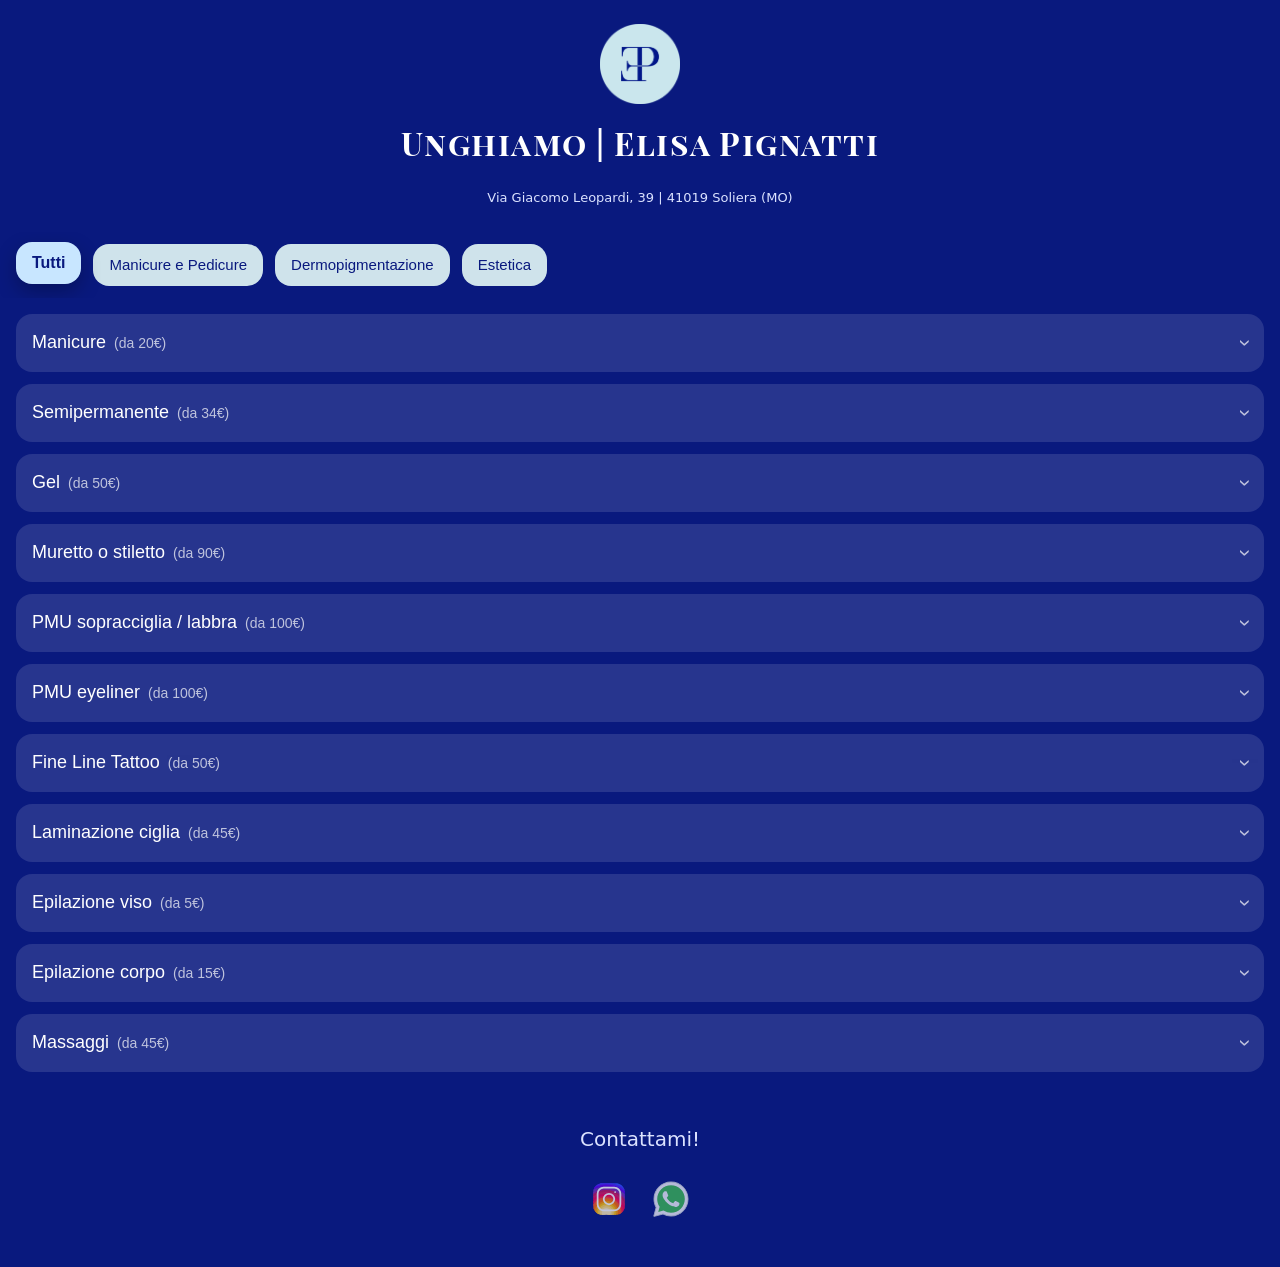
==== index.html @ 47e5dc3f "spostato laminazione e aggiornato id umami" ====
<!DOCTYPE html>
<html lang="it">


<head>
  <meta charset="UTF-8" />
  <meta name="viewport" content="width=device-width, initial-scale=1.0" />

  <title>Unghiamo | Elisa Pignatti</title>

  <link href="https://fonts.googleapis.com/css2?family=Playfair+Display+SC&display=swap" rel="stylesheet">
  <link rel="stylesheet" href="style.css">


    <!-- Umami Analytics -->
  <script
    defer
    src="https://cloud.umami.is/script.js"
    data-website-id="d5955fa0-bba7-43d1-929b-6f62bb11d097">
  </script>

</head>


<body>

  <header class="header">
    <img src="logo.png" alt="Logo Unghiamo" class="logo">
    <h1 class="site-title">Unghiamo | Elisa Pignatti</h1>
    <div class="address">
      Via Giacomo Leopardi, 39 | 41019 Soliera (MO)
    </div>
  </header>

  <!-- FILTRI -->
  <nav class="filters" id="filters"></nav>

  <!-- TRATTAMENTI -->
  <main class="treatments" id="treatments"></main>

  <!-- FOOTER -->
  <footer class="footer">
    <div>Contattami!</div>
  </footer>

  <!-- MODAL TRATTAMENTO -->
  <div class="modal" id="treatmentModal">
    <div class="modal-content">
      <button class="modal-close" id="closeModal">×</button>

      <img id="modalImage" class="modal-image" src="" alt="">

      <h2 id="modalTitle"></h2>
      <div class="modal-meta" id="modalMeta"></div>
      <p id="modalDescription"></p>
    </div>
  </div>

  <script src="script.js"></script>


  <footer class="site-footer">
    <a
      href="https://www.instagram.com/unghiamo_"
      target="_blank"
      onclick="window.umami && umami.track('Click Instagram')"
      class="instagram-link"
      aria-label="Instagram"
    >
      <img src="icons/icons8-instagram.svg" alt="Instagram">
    </a>

    <a
      href="https://wa.me/393515378793"
      class="whatsapp-float"
      onclick="window.umami && umami.track('Click WhatsApp')"
      target="_blank"
      aria-label="Contatta su WhatsApp"
    >
      <img src="icons/icons8-whatsapp.svg" alt="WhatsApp">
    </a>

  </footer>




</body>

</html>
---- style.css ----
:root {
  --bg-color: #09197E;
  --card-bg: rgba(255,255,255,0.12);
  --card-bg-active: rgba(255,255,255,0.18);
  --text-main: #ffffff;
  --text-secondary: #dbe2ff;
  --radius: 16px;
  --transition: 0.25s ease;
}

* { box-sizing: border-box; }

body {
  margin: 0;
  font-family: 'Inter', system-ui, sans-serif;
  line-height: 1.5;
  background: var(--bg-color);
  color: var(--text-main);
}

/* HEADER */
.header {
  padding: 24px 16px;
  text-align: center;
}
.logo {
  max-width: 80px;
  margin-bottom: 4px;
}
.site-title {
  margin-top: 4px;
  font-family: 'Playfair Display SC', serif;
  letter-spacing: 1.5px;
}
.address {
  font-size: 13px;
  color: var(--text-secondary);
}

/* FILTRI */
.filters {
  display: flex;
  gap: 12px;
  padding: 12px 16px;
  overflow-x: auto;
}
.filter-btn {
  min-width: auto;
  padding: 12px 16px;
  /*white-space: normal;*/
  height: auto;
  font-weight: 500;
  font-size: 15px;
  border-radius: var(--radius);
  border: none;
  background: #CFE3EB;
  color: #09197E;
  display: flex;
  align-items: center;        /* centro verticale */
  justify-content: center;    /* centro orizzontale */
  white-space: nowrap;        /* 🔥 niente a capo */
  cursor: pointer;
  transition: transform var(--transition), box-shadow var(--transition);
}

.filter-btn.active {
  transform: translateY(-2px);
  box-shadow: 0 8px 20px rgba(0,0,0,0.25);
  font-weight: 700;
  font-size: 16px;
  background: rgb(200, 230, 255);
}

/* CONTENUTO */
.treatments {
  padding: 16px;
}

/* CARD */
.category {
  background: var(--card-bg);
  border-radius: var(--radius);
  margin-bottom: 12px;
  overflow: hidden;
}
.category.open {
  background: var(--card-bg-active);
}

/* HEADER CARD */
.category-header {
  width: 100%;
  padding: 16px;
  background: none;
  border: none;
  color: var(--text-main);
  display: flex;
  align-items: center;
  font-size: 18px;
  cursor: pointer;
}
.category-header .left {
  display: flex;
  align-items: center;
  gap: 8px;
}
.section-price {
  font-size: 14px;
  opacity: 0.7;
}

.toggle {
  margin-left: auto;
  font-size: 22px;
  transform: rotate(90deg); /* freccia verso il basso */
  transition: transform var(--transition);
  opacity: 0.7;
}

.category.open .toggle {
  transform: rotate(-90deg); /* freccia verso l’alto */
}

/* ACCORDION */
.category-content {
  display: none;
  padding: 0 16px 16px;
  opacity: 0;
  transform: translateY(-6px);
}
.category.open .category-content {
  display: block;
  animation: accordionOpen 0.25s ease forwards;
}
@keyframes accordionOpen {
  to {
    opacity: 1;
    transform: translateY(0);
  }
}

/* TRATTAMENTI */
.treatment {
  margin-top: 14px;
  cursor: pointer;
}
.treatment-header {
  display: flex;
  justify-content: space-between;
}
.duration {
  font-size: 13px;
  color: var(--text-secondary);
}

/* NOTE */
.section-note {
  margin-top: 14px;
  font-size: 13px;
  color: var(--text-secondary);
  opacity: 0.85;
  line-height: 1.4;
}

/* FOOTER */
.footer {
  margin-top: 00px;
  padding: 24px 16px;
  text-align: center;
  font-size: 20px;
  color: var(--text-secondary);
  opacity: 1;
}

/* MODAL */
.modal {
  position: fixed;
  inset: 0;
  background: rgba(0,0,0,0.6);
  display: none;
  align-items: center;
  justify-content: center;
  z-index: 999;
}
.treatment {
  cursor: pointer;
}

.treatment-header {
  display: flex;
  justify-content: space-between;
  align-items: center;
}

.treatment-right {
  display: flex;
  align-items: center;
  gap: 8px;
}

.open-icon {
  font-size: 18px;
  opacity: 0.4;
  transition: transform 0.2s ease, opacity 0.2s ease;
}

.info-icon {
  width: 12px;
  height: 12px;
  border: 1.5px solid currentColor;
  border-radius: 50%;
  font-size: 8px;
  font-weight: 600;
  display: inline-flex;
  align-items: center;
  justify-content: center;
  opacity: 0.45;
  transition: opacity 0.2s ease, transform 0.2s ease;
}


.treatment:hover .open-icon {
  transform: scale(1.1);
  opacity: 0.8;
}

.modal.open {
  display: flex;
}
.modal-content {
  background: var(--bg-color);
  width: 100%;
  height: 100%;
  padding: 20px;
  overflow-y: auto;
  animation: modalUp 0.25s ease;
}
@keyframes modalUp {
  from { transform: translateY(30px); opacity: 0; }
  to { transform: translateY(0); opacity: 1; }
}
.modal-close {
  background: none;
  border: none;
  color: white;
  font-size: 28px;
  position: absolute;
  top: 16px;
  right: 16px;
  cursor: pointer;
}
.modal-image {
  width: 100%;
  max-width: 200px;
  display: block;
  margin: 40px auto 20px;
}
.modal-meta {
  text-align: center;
  font-size: 14px;
  opacity: 0.8;
  margin-bottom: 16px;
}
#modalTitle {
  text-align: center;
  margin-bottom: 8px;
}

.whatsapp-float {
  position: static;
  width: auto;
  height: auto;
  background: none;
  box-shadow: none;
}

.whatsapp-float img {
  width: 42px;
  opacity: 0.75;
  transition: opacity 0.2s ease, transform 0.2s ease;
}

.whatsapp-float:hover img {
  opacity: 1;
  transform: scale(1.05);
}

.site-footer {
  margin: 0px 0 40px;
  display: flex;
  justify-content: center;
  gap: 20px;
}

.site-footer img {
  width: 42px;
  opacity: 0.7;
  transition: opacity 0.2s ease;
}

.site-footer img:hover {
  opacity: 1;
  transform: scale(1.1);
}

.treatment-name {
  font-weight: 400;
  display: inline-flex;
  align-items: center;
  gap: 6px;
}

.instagram-link img {
  width: 42px;
  opacity: 0.75;
  transition: opacity 0.2s ease, transform 0.2s ease;
}

.instagram-link:hover img {
  opacity: 1;
  transform: scale(1.05);

}
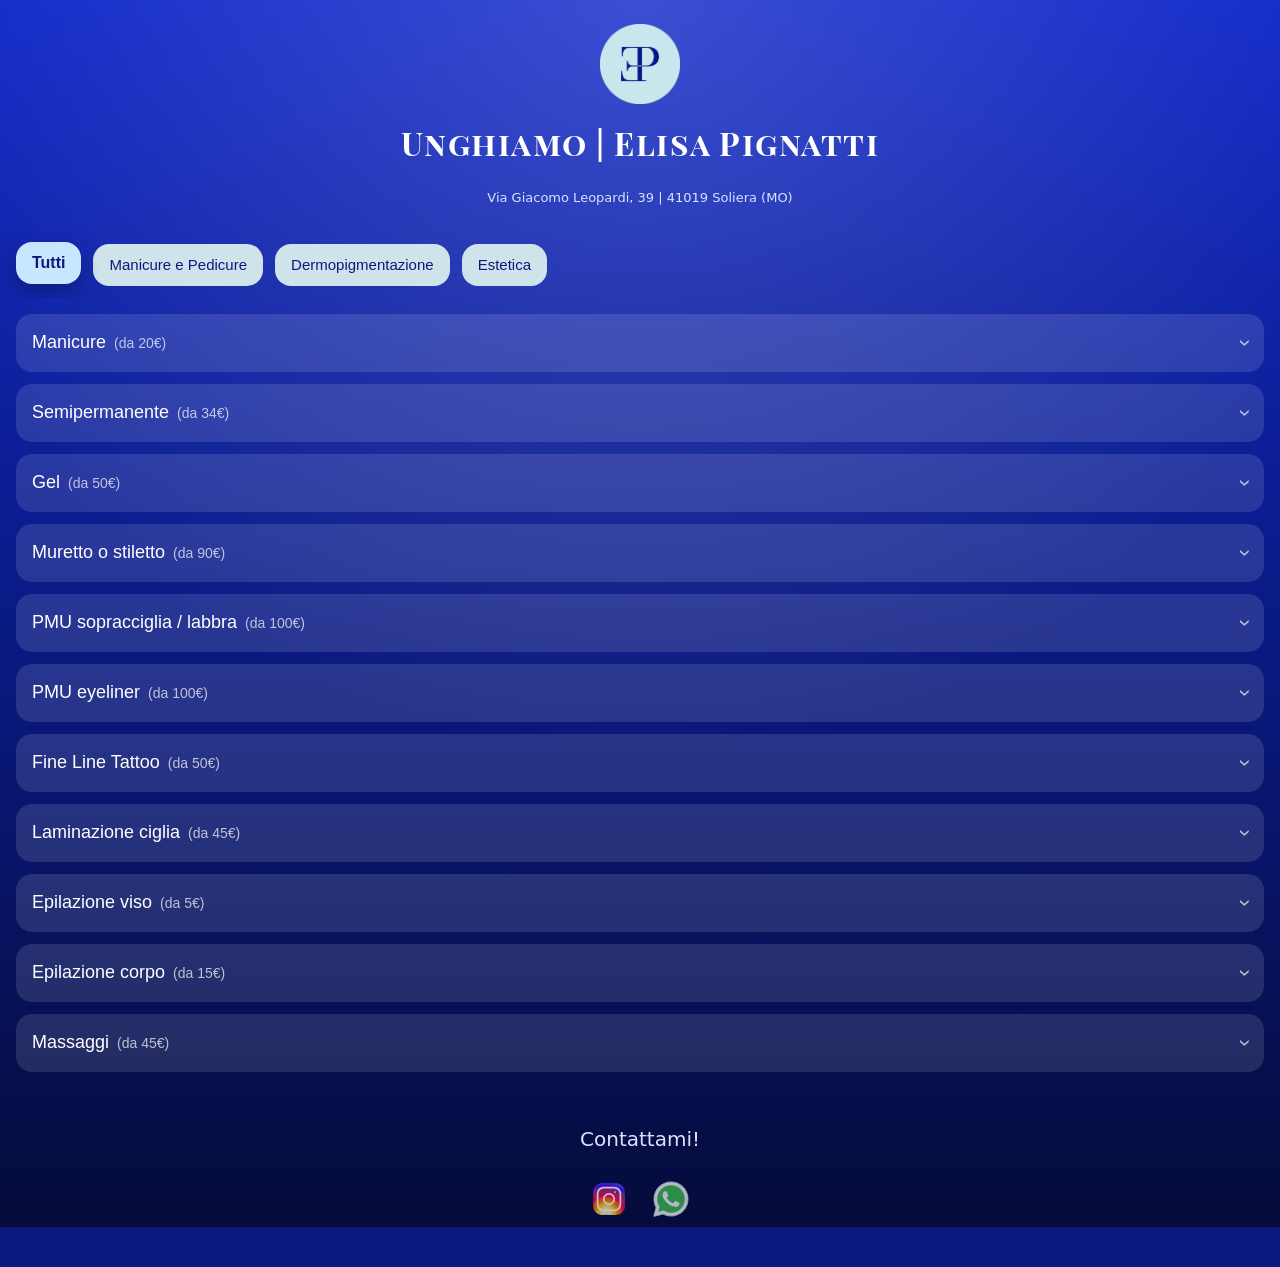
==== commit 5a24aac8: "sistemato sfondo IOS" ====
--- a/index.html
+++ b/index.html
@@ -11,6 +11,8 @@
   <link href="https://fonts.googleapis.com/css2?family=Playfair+Display+SC&display=swap" rel="stylesheet">
   <link rel="stylesheet" href="style.css">
 
+  <meta name="theme-color" content="#09197E">
+  <meta name="apple-mobile-web-app-status-bar-style" content="black-translucent">
 
     <!-- Umami Analytics -->
   <script
--- a/style.css
+++ b/style.css
@@ -1,5 +1,5 @@
 :root {
-  --bg-color: #09197E;
+  --bg-color: radial-gradient(circle at top,rgba(255,255,255,0.18),transparent 55%), linear-gradient(180deg,#1028C9 0%,#09197E 55%,#050B3A 100%);
   --card-bg: rgba(255,255,255,0.12);
   --card-bg-active: rgba(255,255,255,0.18);
   --text-main: #ffffff;
@@ -10,12 +10,18 @@
 
 * { box-sizing: border-box; }
 
+html {
+  background-color: #09197E;
+}
+
 body {
   margin: 0;
   font-family: 'Inter', system-ui, sans-serif;
   line-height: 1.5;
-  background: var(--bg-color);
+  background-color: #09197E;   /* fallback iOS */
+  background-image: var(--bg-color);
   color: var(--text-main);
+  overscroll-behavior: none;
 }
 
 /* HEADER */
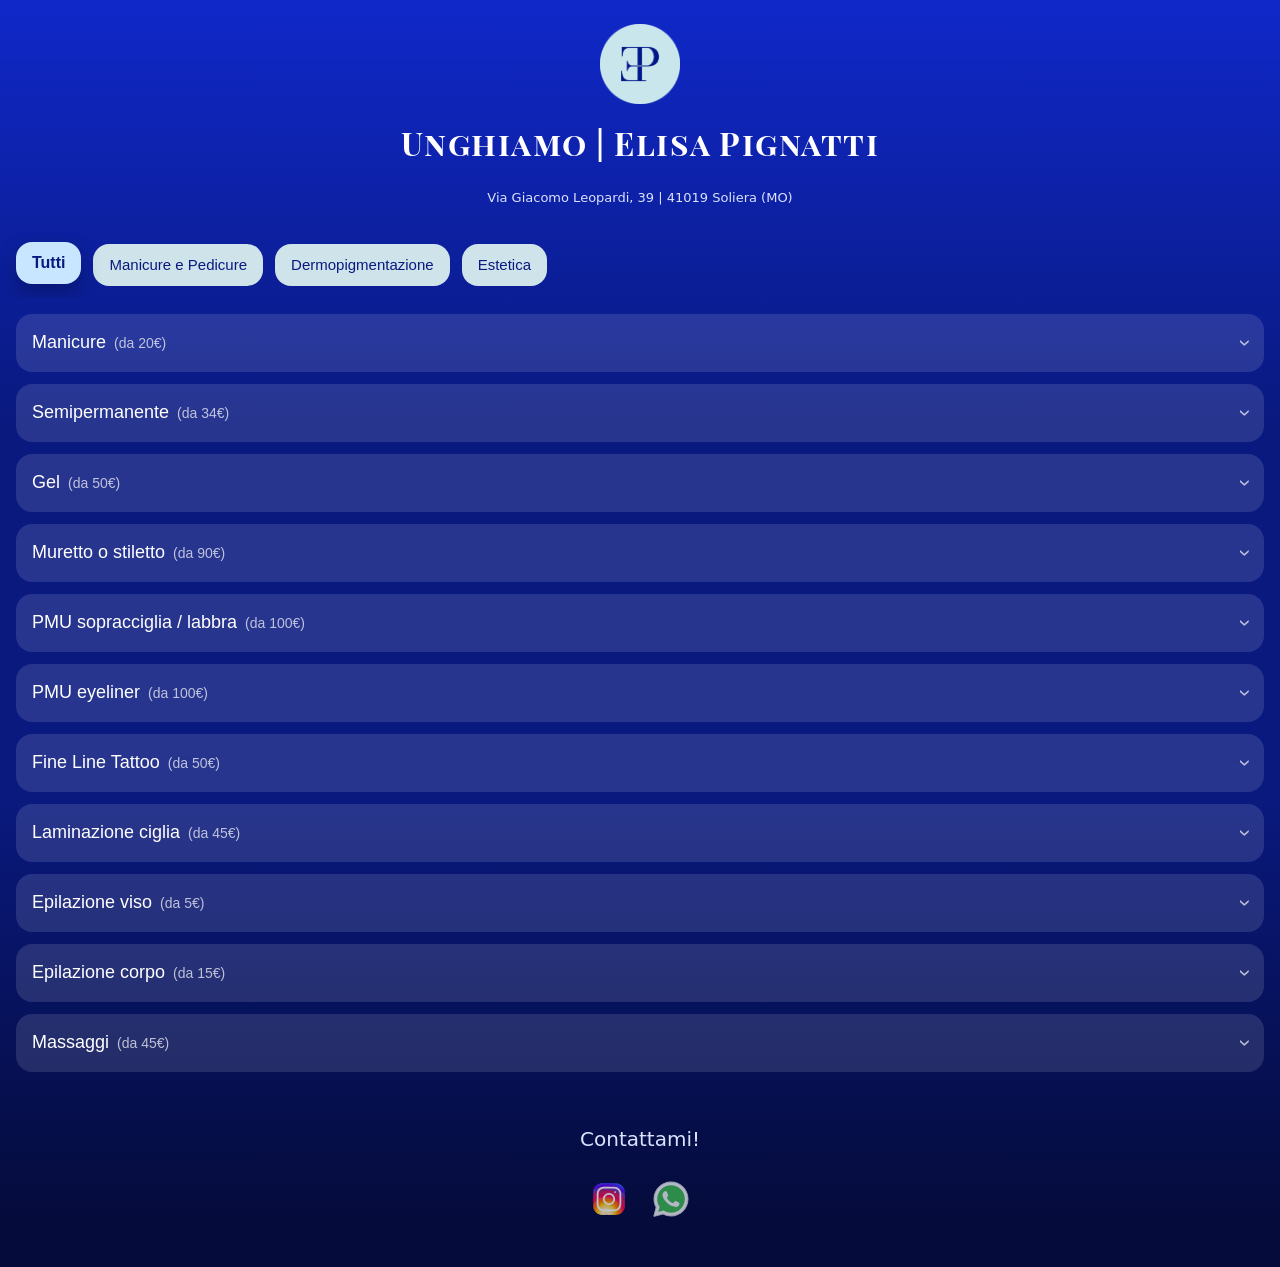
==== commit 92cf715f: "colore sfondo scuro" ====
--- a/index.html
+++ b/index.html
@@ -11,7 +11,7 @@
   <link href="https://fonts.googleapis.com/css2?family=Playfair+Display+SC&display=swap" rel="stylesheet">
   <link rel="stylesheet" href="style.css">
 
-  <meta name="theme-color" content="#09197E">
+  <meta name="theme-color" content="#050B3A">
   <meta name="apple-mobile-web-app-status-bar-style" content="black-translucent">
 
     <!-- Umami Analytics -->
@@ -89,4 +89,5 @@
 
 </body>
 
-</html>+
+</html>
--- a/style.css
+++ b/style.css
@@ -1,5 +1,5 @@
 :root {
-  --bg-color: radial-gradient(circle at top,rgba(255,255,255,0.18),transparent 55%), linear-gradient(180deg,#1028C9 0%,#09197E 55%,#050B3A 100%);
+  --bg-color: linear-gradient(180deg,#1028C9 0%,#09197E 35%,#09197E 65%,#050B3A 100%);
   --card-bg: rgba(255,255,255,0.12);
   --card-bg-active: rgba(255,255,255,0.18);
   --text-main: #ffffff;
@@ -11,12 +11,13 @@
 * { box-sizing: border-box; }
 
 html {
-  background-color: #09197E;
+  background-color: #050B3A; /* colore finale */
 }
 
 body {
   margin: 0;
   font-family: 'Inter', system-ui, sans-serif;
+  min-height: 100svh;
   line-height: 1.5;
   background-color: #09197E;   /* fallback iOS */
   background-image: var(--bg-color);
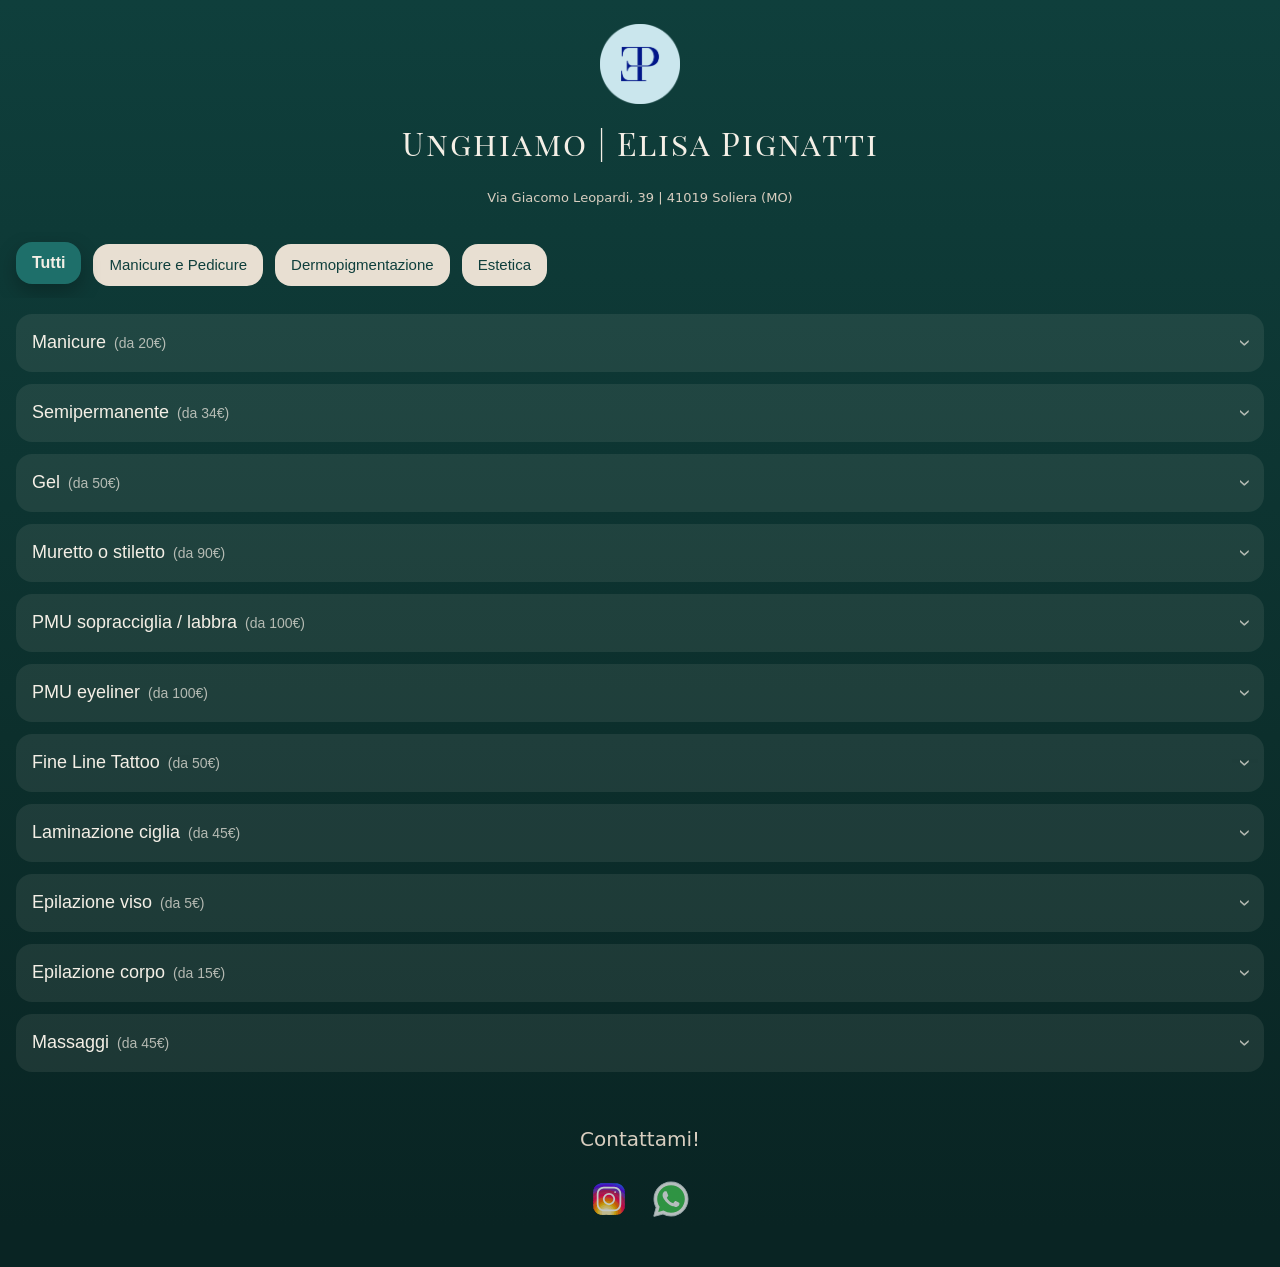
==== commit 1a632d88: "cambiato colore in ottanio e panna" ====
--- a/index.html
+++ b/index.html
@@ -11,7 +11,7 @@
   <link href="https://fonts.googleapis.com/css2?family=Playfair+Display+SC&display=swap" rel="stylesheet">
   <link rel="stylesheet" href="style.css">
 
-  <meta name="theme-color" content="#050B3A">
+  <meta name="theme-color" content="#092423">
   <meta name="apple-mobile-web-app-status-bar-style" content="black-translucent">
 
     <!-- Umami Analytics -->
--- a/style.css
+++ b/style.css
@@ -1,9 +1,9 @@
 :root {
-  --bg-color: linear-gradient(180deg,#1028C9 0%,#09197E 35%,#09197E 65%,#050B3A 100%);
-  --card-bg: rgba(255,255,255,0.12);
-  --card-bg-active: rgba(255,255,255,0.18);
-  --text-main: #ffffff;
-  --text-secondary: #dbe2ff;
+  --bg-color: linear-gradient(180deg,#0F3F3C 0%, #0C2F2C 60%, #092423 100%);
+  --card-bg: rgba(244, 239, 230, 0.08);
+  --card-bg-active: rgba(244, 239, 230, 0.14);
+  --text-main: #F4EFE6;
+  --text-secondary: #D8CEC0;
   --radius: 16px;
   --transition: 0.25s ease;
 }
@@ -11,7 +11,7 @@
 * { box-sizing: border-box; }
 
 html {
-  background-color: #050B3A; /* colore finale */
+  background-color: #092423; /* colore finale */
 }
 
 body {
@@ -19,7 +19,7 @@
   font-family: 'Inter', system-ui, sans-serif;
   min-height: 100svh;
   line-height: 1.5;
-  background-color: #09197E;   /* fallback iOS */
+  background-color: #092423;   /* fallback iOS */
   background-image: var(--bg-color);
   color: var(--text-main);
   overscroll-behavior: none;
@@ -37,7 +37,9 @@
 .site-title {
   margin-top: 4px;
   font-family: 'Playfair Display SC', serif;
-  letter-spacing: 1.5px;
+  letter-spacing: 2px;
+  font-weight: 500;
+  color: #F4EFE6;
 }
 .address {
   font-size: 13px;
@@ -60,8 +62,8 @@
   font-size: 15px;
   border-radius: var(--radius);
   border: none;
-  background: #CFE3EB;
-  color: #09197E;
+  background: #E8DFD2;
+  color: #0F3F3C;
   display: flex;
   align-items: center;        /* centro verticale */
   justify-content: center;    /* centro orizzontale */
@@ -75,7 +77,9 @@
   box-shadow: 0 8px 20px rgba(0,0,0,0.25);
   font-weight: 700;
   font-size: 16px;
-  background: rgb(200, 230, 255);
+  background: #1E6F6A;
+  color: #F4EFE6;
+  box-shadow: 0 8px 20px rgba(0,0,0,0.25);
 }
 
 /* CONTENUTO */
@@ -235,7 +239,8 @@
   display: flex;
 }
 .modal-content {
-  background: var(--bg-color);
+  background: #F4EFE6;
+  color: #0F3F3C;
   width: 100%;
   height: 100%;
   padding: 20px;
@@ -249,7 +254,7 @@
 .modal-close {
   background: none;
   border: none;
-  color: white;
+  color: #0F3F3C;
   font-size: 28px;
   position: absolute;
   top: 16px;
@@ -327,4 +332,5 @@
   opacity: 1;
   transform: scale(1.05);
 
-}+
+}
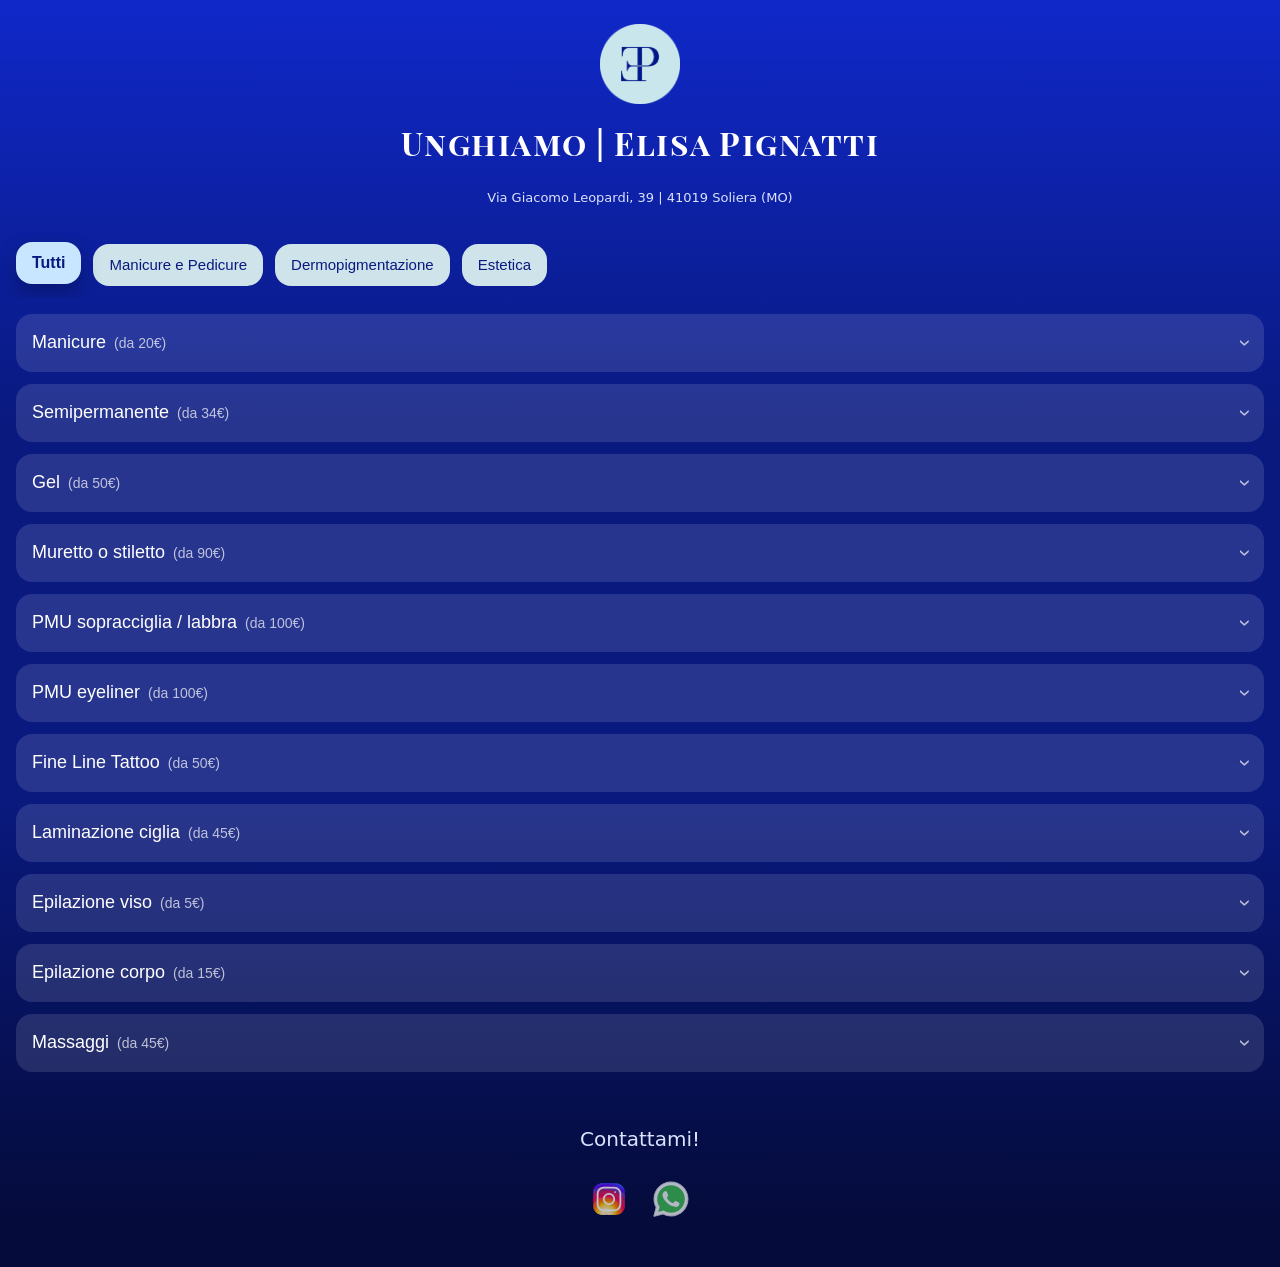
==== commit e153858f: "riportato al colore originale momentaneamente" ====
--- a/index.html
+++ b/index.html
@@ -11,7 +11,7 @@
   <link href="https://fonts.googleapis.com/css2?family=Playfair+Display+SC&display=swap" rel="stylesheet">
   <link rel="stylesheet" href="style.css">
 
-  <meta name="theme-color" content="#092423">
+  <meta name="theme-color" content="#050B3A">
   <meta name="apple-mobile-web-app-status-bar-style" content="black-translucent">
 
     <!-- Umami Analytics -->
--- a/style.css
+++ b/style.css
@@ -1,9 +1,9 @@
 :root {
-  --bg-color: linear-gradient(180deg,#0F3F3C 0%, #0C2F2C 60%, #092423 100%);
-  --card-bg: rgba(244, 239, 230, 0.08);
-  --card-bg-active: rgba(244, 239, 230, 0.14);
-  --text-main: #F4EFE6;
-  --text-secondary: #D8CEC0;
+  --bg-color: linear-gradient(180deg,#1028C9 0%,#09197E 35%,#09197E 65%,#050B3A 100%);
+  --card-bg: rgba(255,255,255,0.12);
+  --card-bg-active: rgba(255,255,255,0.18);
+  --text-main: #ffffff;
+  --text-secondary: #dbe2ff;
   --radius: 16px;
   --transition: 0.25s ease;
 }
@@ -11,7 +11,7 @@
 * { box-sizing: border-box; }
 
 html {
-  background-color: #092423; /* colore finale */
+  background-color: #050B3A; /* colore finale */
 }
 
 body {
@@ -19,7 +19,7 @@
   font-family: 'Inter', system-ui, sans-serif;
   min-height: 100svh;
   line-height: 1.5;
-  background-color: #092423;   /* fallback iOS */
+  background-color: #050B3A;   /* fallback iOS */
   background-image: var(--bg-color);
   color: var(--text-main);
   overscroll-behavior: none;
@@ -37,9 +37,7 @@
 .site-title {
   margin-top: 4px;
   font-family: 'Playfair Display SC', serif;
-  letter-spacing: 2px;
-  font-weight: 500;
-  color: #F4EFE6;
+  letter-spacing: 1.5px;
 }
 .address {
   font-size: 13px;
@@ -62,8 +60,8 @@
   font-size: 15px;
   border-radius: var(--radius);
   border: none;
-  background: #E8DFD2;
-  color: #0F3F3C;
+  background: #CFE3EB;
+  color: #09197E;
   display: flex;
   align-items: center;        /* centro verticale */
   justify-content: center;    /* centro orizzontale */
@@ -77,9 +75,7 @@
   box-shadow: 0 8px 20px rgba(0,0,0,0.25);
   font-weight: 700;
   font-size: 16px;
-  background: #1E6F6A;
-  color: #F4EFE6;
-  box-shadow: 0 8px 20px rgba(0,0,0,0.25);
+  background: rgb(200, 230, 255);
 }
 
 /* CONTENUTO */
@@ -239,8 +235,7 @@
   display: flex;
 }
 .modal-content {
-  background: #F4EFE6;
-  color: #0F3F3C;
+  background: var(--bg-color);
   width: 100%;
   height: 100%;
   padding: 20px;
@@ -254,7 +249,7 @@
 .modal-close {
   background: none;
   border: none;
-  color: #0F3F3C;
+  color: white;
   font-size: 28px;
   position: absolute;
   top: 16px;
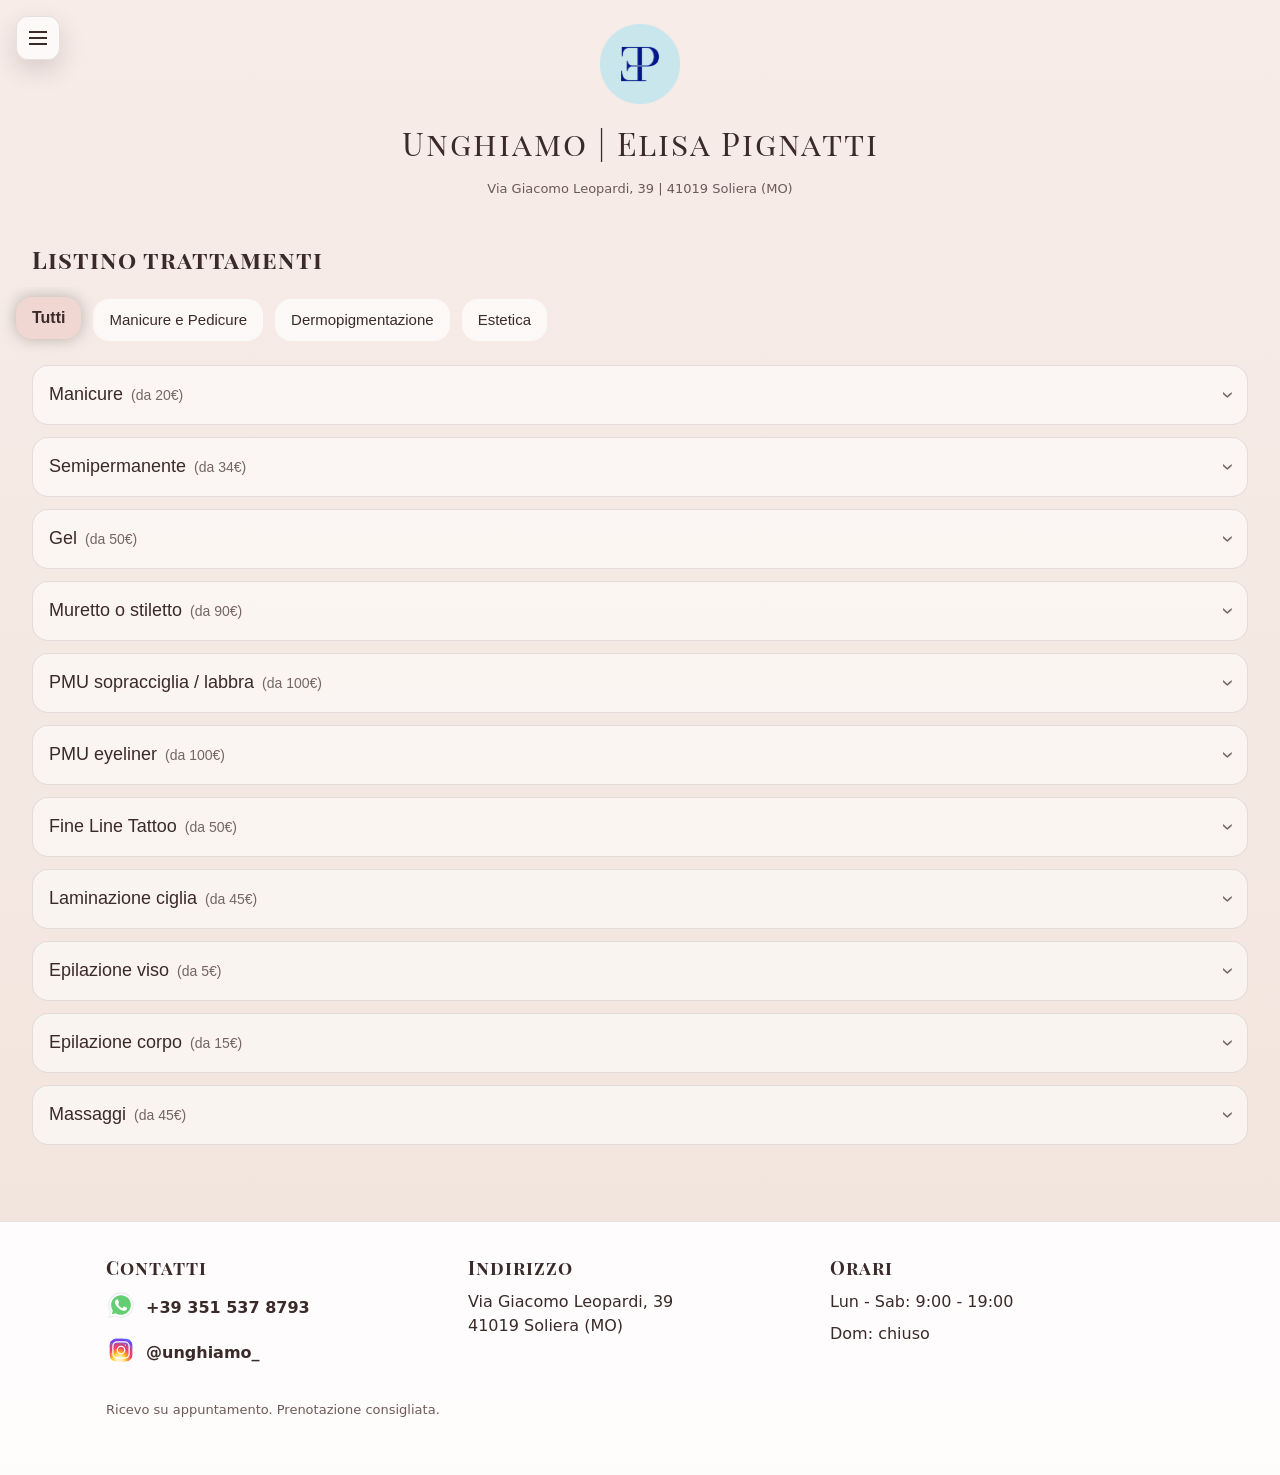
==== commit f1326ff9: "Big Changes" ====
--- a/index.html
+++ b/index.html
@@ -1,93 +1,124 @@
-<!DOCTYPE html>
-<html lang="it">
-
-
-<head>
-  <meta charset="UTF-8" />
-  <meta name="viewport" content="width=device-width, initial-scale=1.0" />
-
-  <title>Unghiamo | Elisa Pignatti</title>
-
-  <link href="https://fonts.googleapis.com/css2?family=Playfair+Display+SC&display=swap" rel="stylesheet">
-  <link rel="stylesheet" href="style.css">
-
-  <meta name="theme-color" content="#050B3A">
-  <meta name="apple-mobile-web-app-status-bar-style" content="black-translucent">
-
-    <!-- Umami Analytics -->
-  <script
-    defer
-    src="https://cloud.umami.is/script.js"
-    data-website-id="d5955fa0-bba7-43d1-929b-6f62bb11d097">
-  </script>
-
-</head>
-
-
-<body>
-
-  <header class="header">
-    <img src="logo.png" alt="Logo Unghiamo" class="logo">
-    <h1 class="site-title">Unghiamo | Elisa Pignatti</h1>
-    <div class="address">
-      Via Giacomo Leopardi, 39 | 41019 Soliera (MO)
-    </div>
-  </header>
-
-  <!-- FILTRI -->
-  <nav class="filters" id="filters"></nav>
-
-  <!-- TRATTAMENTI -->
-  <main class="treatments" id="treatments"></main>
-
-  <!-- FOOTER -->
-  <footer class="footer">
-    <div>Contattami!</div>
-  </footer>
-
-  <!-- MODAL TRATTAMENTO -->
-  <div class="modal" id="treatmentModal">
-    <div class="modal-content">
-      <button class="modal-close" id="closeModal">×</button>
-
-      <img id="modalImage" class="modal-image" src="" alt="">
-
-      <h2 id="modalTitle"></h2>
-      <div class="modal-meta" id="modalMeta"></div>
-      <p id="modalDescription"></p>
-    </div>
-  </div>
-
-  <script src="script.js"></script>
-
-
-  <footer class="site-footer">
-    <a
-      href="https://www.instagram.com/unghiamo_"
-      target="_blank"
-      onclick="window.umami && umami.track('Click Instagram')"
-      class="instagram-link"
-      aria-label="Instagram"
-    >
-      <img src="icons/icons8-instagram.svg" alt="Instagram">
-    </a>
-
-    <a
-      href="https://wa.me/393515378793"
-      class="whatsapp-float"
-      onclick="window.umami && umami.track('Click WhatsApp')"
-      target="_blank"
-      aria-label="Contatta su WhatsApp"
-    >
-      <img src="icons/icons8-whatsapp.svg" alt="WhatsApp">
-    </a>
-
-  </footer>
-
-
-
-
-</body>
-
-
-</html>
+<!DOCTYPE html>
+<html lang="it">
+
+<head>
+  <meta charset="UTF-8" />
+  <meta name="viewport" content="width=device-width, initial-scale=1.0" />
+
+  <title>Unghiamo | Elisa Pignatti</title>
+
+  <link href="https://fonts.googleapis.com/css2?family=Playfair+Display+SC&display=swap" rel="stylesheet">
+  <link rel="stylesheet" href="style.css">
+
+  <meta name="theme-color" content="#F1E4DC">
+  <meta name="apple-mobile-web-app-status-bar-style" content="black-translucent">
+
+  <!-- Umami Analytics -->
+  <script
+    defer
+    src="https://cloud.umami.is/script.js"
+    data-website-id="d5955fa0-bba7-43d1-929b-6f62bb11d097">
+  </script>
+
+</head>
+
+<body>
+  <div class="menu-overlay" id="menuOverlay"></div>
+  <nav class="mobile-menu" id="mobileMenu" aria-hidden="true">
+    <div class="menu-header">
+      <span>Menu</span>
+    </div>
+    <div class="menu-group">
+      <a href="home.html#top" class="menu-primary">Home</a>
+      <div class="menu-subnav">
+        <a href="home.html#chi-sono" class="menu-subitem">Chi sono</a>
+        <a href="home.html#servizi" class="menu-subitem">Cosa faccio</a>
+        <a href="home.html#eventi" class="menu-subitem">Eventi e offerte</a>
+        <a href="home.html#certificazioni" class="menu-subitem">Certificazioni</a>
+        <a href="home.html#contatti" class="menu-subitem">Contatti</a>
+      </div>
+    </div>
+    <div class="menu-group">
+      <a href="index.html" class="menu-primary" aria-current="page">Listino</a>
+    </div>
+  </nav>
+
+  <header class="header">
+    <button class="menu-toggle" id="menuToggle" aria-label="Apri menu" aria-controls="mobileMenu" aria-expanded="false">
+      <span></span>
+      <span></span>
+      <span></span>
+    </button>
+    <img src="logo.png" alt="Logo Unghiamo" class="logo">
+    <h1 class="site-title">Unghiamo | Elisa Pignatti</h1>
+    <div class="address">Via Giacomo Leopardi, 39 | 41019 Soliera (MO)</div>
+  </header>
+
+  <section class="page-hero page-hero-list">
+    <div class="container">
+      <h2>Listino trattamenti</h2>
+    </div>
+  </section>
+
+  <!-- FILTRI -->
+  <nav class="filters" id="filters"></nav>
+
+  <!-- TRATTAMENTI -->
+  <main class="treatments" id="treatments"></main>
+
+  <footer class="site-footer" id="contatti">
+    <div class="container">
+      <div class="footer-grid">
+        <div class="footer-block">
+          <h3>Contatti</h3>
+          <div class="footer-line">
+            <div class="social-row">
+              <a href="https://wa.me/393515378793" target="_blank" aria-label="Contatta su WhatsApp" onclick="window.umami && umami.track('Click WhatsApp')">
+                <img src="icons/icons8-whatsapp.svg" alt="WhatsApp">
+              </a>
+            </div>
+            <a class="footer-link" href="tel:+393515378793">+39 351 537 8793</a>
+          </div>
+          <div class="footer-line">
+            <div class="social-row">
+              <a href="https://www.instagram.com/unghiamo_" target="_blank" aria-label="Instagram" onclick="window.umami && umami.track('Click Instagram')">
+                <img src="icons/icons8-instagram.svg" alt="Instagram">
+              </a>
+            </div>
+            <a class="footer-link" href="https://www.instagram.com/unghiamo_" target="_blank" onclick="window.umami && umami.track('Click Instagram')">@unghiamo_</a>
+          </div>
+        </div>
+        <div class="footer-block">
+          <h3>Indirizzo</h3>
+          <p>Via Giacomo Leopardi, 39<br>41019 Soliera (MO)</p>
+        </div>
+        <div class="footer-block">
+          <h3>Orari</h3>
+          <p>Lun - Sab: 9:00 - 19:00</p>
+          <p>Dom: chiuso</p>
+        </div>
+      </div>
+      <div class="footer-bottom">
+        <p class="footer-note">Ricevo su appuntamento. Prenotazione consigliata.</p>
+      </div>
+    </div>
+  </footer>
+
+  <!-- MODAL TRATTAMENTO -->
+  <div class="modal" id="treatmentModal">
+    <div class="modal-content">
+      <button class="modal-close" id="closeModal" aria-label="Chiudi">&times;</button>
+
+      <img id="modalImage" class="modal-image" src="" alt="">
+
+      <h2 id="modalTitle"></h2>
+      <div class="modal-meta" id="modalMeta"></div>
+      <p id="modalDescription"></p>
+    </div>
+  </div>
+
+  <script src="script.js"></script>
+
+</body>
+
+</html>
--- a/style.css
+++ b/style.css
@@ -1,331 +1,1350 @@
-:root {
-  --bg-color: linear-gradient(180deg,#1028C9 0%,#09197E 35%,#09197E 65%,#050B3A 100%);
-  --card-bg: rgba(255,255,255,0.12);
-  --card-bg-active: rgba(255,255,255,0.18);
-  --text-main: #ffffff;
-  --text-secondary: #dbe2ff;
-  --radius: 16px;
-  --transition: 0.25s ease;
-}
-
-* { box-sizing: border-box; }
-
-html {
-  background-color: #050B3A; /* colore finale */
-}
-
-body {
-  margin: 0;
-  font-family: 'Inter', system-ui, sans-serif;
-  min-height: 100svh;
-  line-height: 1.5;
-  background-color: #050B3A;   /* fallback iOS */
-  background-image: var(--bg-color);
-  color: var(--text-main);
-  overscroll-behavior: none;
-}
-
-/* HEADER */
-.header {
-  padding: 24px 16px;
-  text-align: center;
-}
-.logo {
-  max-width: 80px;
-  margin-bottom: 4px;
-}
-.site-title {
-  margin-top: 4px;
-  font-family: 'Playfair Display SC', serif;
-  letter-spacing: 1.5px;
-}
-.address {
-  font-size: 13px;
-  color: var(--text-secondary);
-}
-
-/* FILTRI */
-.filters {
-  display: flex;
-  gap: 12px;
-  padding: 12px 16px;
-  overflow-x: auto;
-}
-.filter-btn {
-  min-width: auto;
-  padding: 12px 16px;
-  /*white-space: normal;*/
-  height: auto;
-  font-weight: 500;
-  font-size: 15px;
-  border-radius: var(--radius);
-  border: none;
-  background: #CFE3EB;
-  color: #09197E;
-  display: flex;
-  align-items: center;        /* centro verticale */
-  justify-content: center;    /* centro orizzontale */
-  white-space: nowrap;        /* 🔥 niente a capo */
-  cursor: pointer;
-  transition: transform var(--transition), box-shadow var(--transition);
-}
-
-.filter-btn.active {
-  transform: translateY(-2px);
-  box-shadow: 0 8px 20px rgba(0,0,0,0.25);
-  font-weight: 700;
-  font-size: 16px;
-  background: rgb(200, 230, 255);
-}
-
-/* CONTENUTO */
-.treatments {
-  padding: 16px;
-}
-
-/* CARD */
-.category {
-  background: var(--card-bg);
-  border-radius: var(--radius);
-  margin-bottom: 12px;
-  overflow: hidden;
-}
-.category.open {
-  background: var(--card-bg-active);
-}
-
-/* HEADER CARD */
-.category-header {
-  width: 100%;
-  padding: 16px;
-  background: none;
-  border: none;
-  color: var(--text-main);
-  display: flex;
-  align-items: center;
-  font-size: 18px;
-  cursor: pointer;
-}
-.category-header .left {
-  display: flex;
-  align-items: center;
-  gap: 8px;
-}
-.section-price {
-  font-size: 14px;
-  opacity: 0.7;
-}
-
-.toggle {
-  margin-left: auto;
-  font-size: 22px;
-  transform: rotate(90deg); /* freccia verso il basso */
-  transition: transform var(--transition);
-  opacity: 0.7;
-}
-
-.category.open .toggle {
-  transform: rotate(-90deg); /* freccia verso l’alto */
-}
-
-/* ACCORDION */
-.category-content {
-  display: none;
-  padding: 0 16px 16px;
-  opacity: 0;
-  transform: translateY(-6px);
-}
-.category.open .category-content {
-  display: block;
-  animation: accordionOpen 0.25s ease forwards;
-}
-@keyframes accordionOpen {
-  to {
-    opacity: 1;
-    transform: translateY(0);
-  }
-}
-
-/* TRATTAMENTI */
-.treatment {
-  margin-top: 14px;
-  cursor: pointer;
-}
-.treatment-header {
-  display: flex;
-  justify-content: space-between;
-}
-.duration {
-  font-size: 13px;
-  color: var(--text-secondary);
-}
-
-/* NOTE */
-.section-note {
-  margin-top: 14px;
-  font-size: 13px;
-  color: var(--text-secondary);
-  opacity: 0.85;
-  line-height: 1.4;
-}
-
-/* FOOTER */
-.footer {
-  margin-top: 00px;
-  padding: 24px 16px;
-  text-align: center;
-  font-size: 20px;
-  color: var(--text-secondary);
-  opacity: 1;
-}
-
-/* MODAL */
-.modal {
-  position: fixed;
-  inset: 0;
-  background: rgba(0,0,0,0.6);
-  display: none;
-  align-items: center;
-  justify-content: center;
-  z-index: 999;
-}
-.treatment {
-  cursor: pointer;
-}
-
-.treatment-header {
-  display: flex;
-  justify-content: space-between;
-  align-items: center;
-}
-
-.treatment-right {
-  display: flex;
-  align-items: center;
-  gap: 8px;
-}
-
-.open-icon {
-  font-size: 18px;
-  opacity: 0.4;
-  transition: transform 0.2s ease, opacity 0.2s ease;
-}
-
-.info-icon {
-  width: 12px;
-  height: 12px;
-  border: 1.5px solid currentColor;
-  border-radius: 50%;
-  font-size: 8px;
-  font-weight: 600;
-  display: inline-flex;
-  align-items: center;
-  justify-content: center;
-  opacity: 0.45;
-  transition: opacity 0.2s ease, transform 0.2s ease;
-}
-
-
-.treatment:hover .open-icon {
-  transform: scale(1.1);
-  opacity: 0.8;
-}
-
-.modal.open {
-  display: flex;
-}
-.modal-content {
-  background: var(--bg-color);
-  width: 100%;
-  height: 100%;
-  padding: 20px;
-  overflow-y: auto;
-  animation: modalUp 0.25s ease;
-}
-@keyframes modalUp {
-  from { transform: translateY(30px); opacity: 0; }
-  to { transform: translateY(0); opacity: 1; }
-}
-.modal-close {
-  background: none;
-  border: none;
-  color: white;
-  font-size: 28px;
-  position: absolute;
-  top: 16px;
-  right: 16px;
-  cursor: pointer;
-}
-.modal-image {
-  width: 100%;
-  max-width: 200px;
-  display: block;
-  margin: 40px auto 20px;
-}
-.modal-meta {
-  text-align: center;
-  font-size: 14px;
-  opacity: 0.8;
-  margin-bottom: 16px;
-}
-#modalTitle {
-  text-align: center;
-  margin-bottom: 8px;
-}
-
-.whatsapp-float {
-  position: static;
-  width: auto;
-  height: auto;
-  background: none;
-  box-shadow: none;
-}
-
-.whatsapp-float img {
-  width: 42px;
-  opacity: 0.75;
-  transition: opacity 0.2s ease, transform 0.2s ease;
-}
-
-.whatsapp-float:hover img {
-  opacity: 1;
-  transform: scale(1.05);
-}
-
-.site-footer {
-  margin: 0px 0 40px;
-  display: flex;
-  justify-content: center;
-  gap: 20px;
-}
-
-.site-footer img {
-  width: 42px;
-  opacity: 0.7;
-  transition: opacity 0.2s ease;
-}
-
-.site-footer img:hover {
-  opacity: 1;
-  transform: scale(1.1);
-}
-
-.treatment-name {
-  font-weight: 400;
-  display: inline-flex;
-  align-items: center;
-  gap: 6px;
-}
-
-.instagram-link img {
-  width: 42px;
-  opacity: 0.75;
-  transition: opacity 0.2s ease, transform 0.2s ease;
-}
-
-.instagram-link:hover img {
-  opacity: 1;
-  transform: scale(1.05);
-
-
-}
+:root {
+  --font-display: 'Playfair Display SC', serif;
+  --font-body: 'Inter', system-ui, sans-serif;
+  --page-max: 1100px;
+
+  /* Palette 1: Rosa cipria + crema (soft beauty) */
+  /*
+  --bg-color: linear-gradient(180deg,#F7ECE8 0%, #F1E4DC 100%);
+  --footer-color: #F1E4DC;
+  --card-bg: rgba(255,255,255,0.55);
+  --card-bg-active: rgba(255,255,255,0.75);
+  --text-main: #3B2A2A;
+  --text-secondary: #6D5A57;
+  --filter-bg: rgba(255,255,255,0.7);
+  --filter-text: #3B2A2A;
+  --filter-bg-active: #F0D7D2;
+  --filter-text-active: #3B2A2A;
+  --accent: #C6889C;
+  --accent-strong: #B26C85;
+  --accent-contrast: #FFFFFF;
+  --surface: rgba(255,255,255,0.7);
+  --surface-strong: rgba(255,255,255,0.9);
+  --border-soft: rgba(59,42,42,0.12);
+  --shadow: 0 18px 40px rgba(59,42,42,0.2);
+  --ring: rgba(198,136,156,0.35);
+  */
+
+  /* Palette 2: Beige caldo + oro (luxury) */
+  /*
+  --bg-color: linear-gradient(180deg,#EFE3D2 0%, #E6D4BA 100%);
+  --footer-color: #E6D4BA;
+  --card-bg: rgba(255,255,255,0.5);
+  --card-bg-active: rgba(255,255,255,0.75);
+  --text-main: #3A2F2A;
+  --text-secondary: #6B5A50;
+  --filter-bg: rgba(255,255,255,0.65);
+  --filter-text: #3A2F2A;
+  --filter-bg-active: #EACAA0;
+  --filter-text-active: #3A2F2A;
+  --accent: #C9A646;
+  --accent-strong: #B18D2E;
+  --accent-contrast: #1F1A15;
+  --surface: rgba(255,255,255,0.7);
+  --surface-strong: rgba(255,255,255,0.92);
+  --border-soft: rgba(58,47,42,0.12);
+  --shadow: 0 18px 40px rgba(58,47,42,0.22);
+  --ring: rgba(201,166,70,0.35);
+  */
+
+  /* Palette 3: Blu notte + accento chiaro (professionale) */
+  /*
+  --bg-color: linear-gradient(180deg,#0E1A2B 0%, #081321 100%);
+  --footer-color: #081321;
+  --card-bg: rgba(255,255,255,0.08);
+  --card-bg-active: rgba(255,255,255,0.14);
+  --text-main: #F2F4F8;
+  --text-secondary: #B8C1CC;
+  --filter-bg: rgba(255,255,255,0.12);
+  --filter-text: #F2F4F8;
+  --filter-bg-active: rgba(255,255,255,0.22);
+  --filter-text-active: #F2F4F8;
+  --accent: #9CC4E4;
+  --accent-strong: #7AA8CF;
+  --accent-contrast: #0B1726;
+  --surface: rgba(255,255,255,0.08);
+  --surface-strong: rgba(255,255,255,0.16);
+  --border-soft: rgba(242,244,248,0.12);
+  --shadow: 0 18px 40px rgba(6,12,22,0.35);
+  --ring: rgba(156,196,228,0.35);
+  */
+  /* Esempio 1: Petrolio attuale */
+  /*
+  --bg-color: linear-gradient(180deg,#0C5A5E 0%, #073E44 100%);
+  --card-bg: rgba(244,239,230,.08);
+  --card-bg-active: rgba(244,239,230,.14);
+  --text-main: #F4F1EC;
+  --text-secondary: #C8C3B7;
+  --filter-bg: #E8DFD2;
+  --filter-text: #0F3F3C;
+  --filter-bg-active: #1E6F6A;
+  --filter-text-active: #F4EFE6;
+  */
+
+  /* Esempio 2: Navy con beige */
+  /*
+  --bg-color: linear-gradient(180deg,#1A2A3A 0%, #0F1A24 100%);
+  --card-bg: rgba(245,240,220,.08);
+  --card-bg-active: rgba(245,240,220,.14);
+  --text-main: #F5F0E0;
+  --text-secondary: #C8BFA0;
+  --filter-bg: #E5D5B8;
+  --filter-text: #1A2A3A;
+  --filter-bg-active: #2C3E50;
+  --filter-text-active: #F5F0E0;
+  */
+
+  /* Esempio 3: Ottanio con bianco panna */
+  /*
+  --bg-color: linear-gradient(180deg,#2C4A3E 0%, #1A2F26 100%);
+  --card-bg: rgba(250,245,240,.08);
+  --card-bg-active: rgba(250,245,240,.14);
+  --text-main: #F9F5F0;
+  --text-secondary: #D4C4B0;
+  --filter-bg: #E8D5C0;
+  --filter-text: #2C4A3E;
+  --filter-bg-active: #3D5A4A;
+  --filter-text-active: #F9F5F0;
+  */
+
+  /* Esempio 4: Blu scuro con crema */
+  /*
+  --bg-color: linear-gradient(180deg,#1E3A5F 0%, #0F1F3F 100%);
+  --card-bg: rgba(248,242,230,.08);
+  --card-bg-active: rgba(248,242,230,.14);
+  --text-main: #F8F2E0;
+  --text-secondary: #D0BFA0;
+  --filter-bg: #E6D4B8;
+  --filter-text: #1E3A5F;
+  --filter-bg-active: #2E4A6F;
+  --filter-text-active: #F8F2E0;
+  */
+
+  /* Esempio 5: Petrolio chiaro con beige */
+  /*
+  --bg-color: linear-gradient(180deg,#2E6B5E 0%, #1F4A42 100%);
+  --card-bg: rgba(246,240,225,.08);
+  --card-bg-active: rgba(246,240,225,.14);
+  --text-main: #F6F0E5;
+  --text-secondary: #C9BFA5;
+  --filter-bg: #E9D8C0;
+  --filter-text: #2E6B5E;
+  --filter-bg-active: #3F7B6E;
+  --filter-text-active: #F6F0E5;
+  */
+
+  /* Esempio 6: Navy con bianco caldo */
+  /*
+  --bg-color: linear-gradient(180deg,#1B2B3C 0%, #0E1A26 100%);
+  --card-bg: rgba(249,244,235,.08);
+  --card-bg-active: rgba(249,244,235,.14);
+  --text-main: #F9F4E5;
+  --text-secondary: #D2C5A5;
+  --filter-bg: #E7D6B5;
+  --filter-text: #1B2B3C;
+  --filter-bg-active: #2B3B4C;
+  --filter-text-active: #F9F4E5;
+ */
+
+  /* Esempio 7: Ottanio scuro con beige chiaro */
+  /*
+  --bg-color: linear-gradient(180deg,#1F3A2E 0%, #0F241C 100%);
+  --card-bg: rgba(247,242,230,.08);
+  --card-bg-active: rgba(247,242,230,.14);
+  --text-main: #F7F2E0;
+  --text-secondary: #CDBFA0;
+  --filter-bg: #E5D0B0;
+  --filter-text: #1F3A2E;
+  --filter-bg-active: #2F4A3E;
+  --filter-text-active: #F7F2E0;
+   */
+
+  /* Esempio 8: Blu profondo con panna */
+  /*
+  --bg-color: linear-gradient(180deg,#0F2A4A 0%, #071532 100%);
+  --card-bg: rgba(250,248,240,.08);
+  --card-bg-active: rgba(250,248,240,.14);
+  --text-main: #FAF8F0;
+  --text-secondary: #D5CBB0;
+  --filter-bg: #E9D8C5;
+  --filter-text: #0F2A4A;
+  --filter-bg-active: #1F3A5A;
+  --filter-text-active: #FAF8F0;
+  */
+
+  /* Esempio 9: Petrolio con beige dorato */
+  /*
+  --bg-color: linear-gradient(180deg,#0A5A50 0%, #063A34 100%);
+  --card-bg: rgba(245,238,220,.08);
+  --card-bg-active: rgba(245,238,220,.14);
+  --text-main: #F5EEE0;
+  --text-secondary: #C8B895;
+  --filter-bg: #E4C8A0;
+  --filter-text: #0A5A50;
+  --filter-bg-active: #1A6A60;
+  --filter-text-active: #F5EEE0;
+  */
+
+  /* Esempio 10: Navy con crema */
+   /*
+  --bg-color: linear-gradient(180deg,#1C2E3F 0%, #0D1B27 100%);
+  --card-bg: rgba(248,245,235,.08);
+  --card-bg-active: rgba(248,245,235,.14);
+  --text-main: #F8F5E5;
+  --text-secondary: #CFBFA5;
+  --filter-bg: #E6D3B5;
+  --filter-text: #1C2E3F;
+  --filter-bg-active: #2C3E4F;
+  --filter-text-active: #F8F5E5;
+   */
+
+  /* Variabili attuali (petrolio) */
+   /*
+  --bg-color: linear-gradient(180deg,#0C5A5E 0%, #073E44 100%);
+  --card-bg: rgba(244,239,230,.08);
+  --card-bg-active: rgba(244, 239, 230, 0.14);
+  --text-main: #F4F1EC;
+  --text-secondary: #C8C3B7;
+  --filter-bg: #E8DFD2;
+  --filter-text: #0F3F3C;
+  --filter-bg-active: #1E6F6A;
+  --filter-text-active: #F4EFE6;
+   */
+
+  /* Esempio 11: Blu notte + oro */
+  /*
+  --bg-color: linear-gradient(180deg,#06074e 0%, #051024 100%);
+  --card-bg: rgba(250,245,230,.08);
+  --card-bg-active: rgba(250,245,230,.14);
+  --text-main: #D4AF37;
+  --text-secondary: #B3952B;
+  --filter-bg: #f1c69a;
+  --filter-text: #0A1A2E;
+  --filter-bg-active: #091623;
+  --filter-text-active: #D4AF37;
+  */
+
+  /* Esempio 12: Oro sfondo, blu notte testo */
+  /*
+  --bg-color: linear-gradient(180deg,#D4AF37 0%, #B8952B 100%);
+  --card-bg: rgba(10,26,46,.08);
+  --card-bg-active: rgba(10,26,46,.14);
+  --text-main: #0A1A2E;
+  --text-secondary: #071623;
+  --filter-bg: #FAF0E6;
+  --filter-text: #0A1A2E;
+  --filter-bg-active: #D4AF37;
+  --filter-text-active: #0A1A2E;
+ */
+
+  /* Esempio 13: Blu notte + rosa cipria */
+  /*
+  --bg-color: linear-gradient(180deg,#06082b 0%, #051024 100%);
+  --card-bg: rgba(250,245,245,.08);
+  --card-bg-active: rgba(250,245,245,.14);
+  --text-main: #F2D1C9;
+  --text-secondary: #D8B0A8;
+  --filter-bg: #F8E8E4;
+  --filter-text: #0A1A2E;
+  --filter-bg-active: #091623;
+  --filter-text-active: #F2D1C9;
+  */
+
+  /* Esempio 14: Rosa cipria sfondo, blu notte testo */
+  /*
+  --bg-color: linear-gradient(180deg,#F2D1C9 0%, #E6C2B8 100%);
+  --card-bg: #e7ad9ea5;
+  --card-bg-active: #e7ad9ea5;
+  --text-main: #0A1A2E;
+  --text-secondary: #071623;
+  --filter-bg: #F8E8E4;
+  --filter-text: #0A1A2E;
+  --filter-bg-active: #F2D1C9;
+  --filter-text-active: #0A1A2E;
+  */
+
+  /* Esempio 15: Blu notte + beige caldo */
+  /*
+  --bg-color: linear-gradient(180deg,#0A1A2E 0%, #051024 100%);
+  --card-bg: rgba(245,240,225,.08);
+  --card-bg-active: rgba(245,240,225,.14);
+  --text-main: #E4D1B0;
+  --text-secondary: #CBB89A;
+  --filter-bg: #F5EAE0;
+  --filter-text: #0A1A2E;
+  --filter-bg-active: #091623;
+  --filter-text-active: #E4D1B0;
+  */
+
+  /* Esempio 16: Beige caldo sfondo, blu notte testo */
+  /*
+  --bg-color: linear-gradient(180deg,#E4D1B0 0%, #DAC8A3 100%);
+  --card-bg: rgba(10,26,46,.08);
+  --card-bg-active: rgba(10,26,46,.14);
+  --text-main: #0A1A2E;
+  --text-secondary: #071623;
+  --filter-bg: #F5EAE0;
+  --filter-text: #0A1A2E;
+  --filter-bg-active: #E4D1B0;
+  --filter-text-active: #0A1A2E;
+  */
+
+
+  /* Esempio 17: Blu notte + legno */
+  /*
+  --bg-color: linear-gradient(180deg,#0b0a2e 0%, #051024 100%);
+  --card-bg: rgba(235,220,200,.08);
+  --card-bg-active: rgba(235,220,200,.14);
+  --text-main: #8B6D5C;
+  --text-secondary: #7A5B4A;
+  --filter-bg: #F0E4DA;
+  --filter-text: #0A1A2E;
+  --filter-bg-active: #091623;
+  --filter-text-active: #8B6D5C;
+  */
+  
+  /* Esempio 18: Legno sfondo, blu notte testo */
+  /*
+  --bg-color: linear-gradient(180deg,#8B6D5C 0%, #7A5B4A 100%);
+  --card-bg: rgba(10,26,46,.08);
+  --card-bg-active: rgba(10,26,46,.14);
+  --text-main: #0A1A2E;
+  --text-secondary: #071623;
+  --filter-bg: #F0E4DA;
+  --filter-text: #0A1A2E;
+  --filter-bg-active: #8B6D5C;
+  --filter-text-active: #0A1A2E;
+*/
+
+  /* image shadow / outline */
+  --image-shadow: 0 0 12px rgba(0,0,0,0.3);
+  --radius: 16px;
+  --transition: 0.25s ease;
+
+  /* alternate colour sets – uncomment one at a time to test */
+  /*
+  --bg-color: linear-gradient(180deg,#203A4C 0%, #122933 100%);
+  --card-bg: rgba(232,229,221,.08);
+  --card-bg-active: rgba(232,229,221,.14);
+  --text-main: #E8E6E1;
+  --text-secondary: #BBB3A0;
+  --filter-bg: #DDD6C3;
+  --filter-text: #203A4C;
+  --filter-bg-active: #1A2C33;
+  --filter-text-active: #E8E6E1;
+*/
+
+/*
+  --bg-color: linear-gradient(180deg,#dac9b3 0%, #c2ae9e 100%);
+  --card-bg: rgba(250,245,240,.08);
+  --card-bg-active: rgba(250,245,240,.14);
+  --text-main: #172052;
+  --text-secondary: #172052;
+  --filter-bg: #c4b096;
+  --filter-text: #172052;
+  --filter-bg-active: #d3bb9c;
+  --filter-text-active: #3A3832;
+*/
+
+/*
+  --bg-color: linear-gradient(180deg,#0C5A5E 0%, #063338 100%);
+  --card-bg: rgba(244,239,230,.08);
+  --card-bg-active: rgba(244, 239, 230, 0.14);
+  --text-main: #F4F1EC;
+  --text-secondary: #C8C3B7;
+  --filter-bg: #E8DFD2;
+  --filter-text: #0F3F3C;
+  --filter-bg-active: #1E6F6A;
+  --filter-text-active: #F4EFE6;
+*/
+
+  --bg-color: linear-gradient(180deg,#F7ECE8 0%, #F1E4DC 100%);
+  --footer-color: #F1E4DC;
+  --card-bg: rgba(255,255,255,0.55);
+  --card-bg-active: rgba(255,255,255,0.75);
+  --text-main: #3B2A2A;
+  --text-secondary: #6D5A57;
+  --filter-bg: rgba(255,255,255,0.7);
+  --filter-text: #3B2A2A;
+  --filter-bg-active: #F0D7D2;
+  --filter-text-active: #3B2A2A;
+  --accent: #C6889C;
+  --accent-strong: #B26C85;
+  --accent-contrast: #FFFFFF;
+  --surface: rgba(255,255,255,0.7);
+  --surface-strong: rgba(255,255,255,0.9);
+  --border-soft: rgba(59,42,42,0.12);
+  --shadow: 0 18px 40px rgba(59,42,42,0.2);
+  --ring: rgba(198,136,156,0.35);
+
+}
+
+* { box-sizing: border-box; }
+
+html {
+  background-color: var(--footer-color);
+  scroll-behavior: smooth;
+}
+
+body {
+  margin: 0;
+  font-family: var(--font-body);
+  min-height: 100svh;
+  line-height: 1.5;
+  background-color: var(--footer-color);
+  background-image: var(--bg-color);
+  color: var(--text-main);
+  overscroll-behavior: none;
+}
+
+/* HEADER */
+.header {
+  padding: 24px 16px;
+  text-align: center;
+  position: relative;
+}
+.logo {
+  max-width: 80px;
+  margin-bottom: 4px;
+}
+.site-title {
+  margin-top: 4px;
+  font-family: 'Playfair Display SC', serif;
+  letter-spacing: 2px;
+  font-weight: 500;
+}
+.address {
+  font-size: 13px;
+  color: var(--text-secondary);
+}
+
+/* FILTRI */
+.filters {
+  display: flex;
+  gap: 12px;
+  padding: 12px 16px;
+  overflow-x: auto;
+}
+.filter-btn {
+  min-width: auto;
+  padding: 12px 16px;
+  height: auto;
+  font-weight: 500;
+  font-size: 15px;
+  border-radius: var(--radius);
+  border: none;
+  background: var(--filter-bg);
+  color: var(--filter-text);
+  display: flex;
+  align-items: center;        /* centro verticale */
+  justify-content: center;    /* centro orizzontale */
+  white-space: nowrap;        /* 🔥 niente a capo */
+  cursor: pointer;
+  transition: transform var(--transition), box-shadow var(--transition);
+}
+.filter-btn.active {
+  transform: translateY(-2px);
+  font-weight: 700;
+  font-size: 16px;
+  background: var(--filter-bg-active);
+  color: var(--filter-text-active);
+  box-shadow: 0 0px 15px rgba(0,0,0,0.25);
+}
+
+/* CONTENUTO */
+.treatments {
+  padding: 16px;
+}
+
+/* CARD */
+.category {
+  background: var(--card-bg);
+  border-radius: var(--radius);
+  margin-bottom: 12px;
+  overflow: hidden;
+}
+.category.open {
+  background: var(--card-bg-active);
+}
+
+/* HEADER CARD */
+.category-header {
+  width: 100%;
+  padding: 16px;
+  background: none;
+  border: none;
+  color: var(--text-main);
+  display: flex;
+  align-items: center;
+  font-size: 18px;
+  cursor: pointer;
+}
+.category-header .left {
+  display: flex;
+  align-items: center;
+  gap: 8px;
+}
+.section-price {
+  font-size: 14px;
+  opacity: 0.7;
+}
+
+.toggle {
+  margin-left: auto;
+  font-size: 22px;
+  transform: rotate(90deg);
+  transition: transform var(--transition);
+  opacity: 0.7;
+}
+.category.open .toggle {
+  transform: rotate(-90deg);
+}
+
+/* ACCORDION */
+.category-content {
+  display: none;
+  padding: 0 16px 8px;
+  opacity: 0;
+  transform: translateY(-6px);
+}
+.category.open .category-content {
+  display: block;
+  animation: accordionOpen 0.25s ease forwards;
+}
+@keyframes accordionOpen {
+  to {
+    opacity: 1;
+    transform: translateY(0);
+  }
+}
+
+/* TRATTAMENTI */
+.treatment {
+  margin-top: 6px;
+  cursor: pointer;
+}
+.treatment-header {
+  display: flex;
+  justify-content: space-between;
+  align-items: center;
+}
+
+.treatment-right {
+  display: flex;
+  align-items: center;
+  gap: 8px;
+}
+
+.open-icon {
+  font-size: 18px;
+  opacity: 0.4;
+  transition: transform 0.2s ease, opacity 0.2s ease;
+}
+
+.info-icon {
+  width: 12px;
+  height: 12px;
+  border: 1.5px solid currentColor;
+  border-radius: 50%;
+  font-size: 8px;
+  font-weight: 600;
+  display: inline-flex;
+  align-items: center;
+  justify-content: center;
+  opacity: 0.45;
+  transition: opacity 0.2s ease, transform 0.2s ease;
+}
+
+.treatment:hover .open-icon {
+  transform: scale(1.1);
+  opacity: 0.8;
+}
+
+.treatment-name {
+  font-weight: 400;
+  display: inline-flex;
+  align-items: center;
+  gap: 6px;
+}
+.duration {
+  font-size: 13px;
+  color: var(--text-secondary);
+}
+
+/* NOTE */
+.section-note {
+  margin-top: 14px;
+  font-size: 13px;
+  color: var(--text-secondary);
+  opacity: 0.85;
+  line-height: 1.4;
+}
+
+/* FOOTER */
+.footer {
+  padding: 24px 16px;
+  text-align: center;
+  font-size: 20px;
+  color: var(--text-secondary);
+}
+
+/* MODAL */
+.modal {
+  position: fixed;
+  inset: 0;
+  background: rgba(0,0,0,0.6);
+  display: none;
+  align-items: center;
+  justify-content: center;
+  z-index: 1200;
+}
+.modal.open {
+  display: flex;
+}
+
+/* QUI È LA DIFFERENZA */
+.modal-content {
+  /* same background as main page for consistency */
+  background: var(--bg-color);
+  color: var(--text-main);
+  width: 100%;
+  height: 100%;
+  padding: 20px;
+  overflow-y: auto;
+  animation: modalUp 0.25s ease;
+}
+@keyframes modalUp {
+  from { transform: translateY(30px); opacity: 0; }
+  to { transform: translateY(0); opacity: 1; }
+}
+
+.modal-close {
+  background: none;
+  border: none;
+  color: var(--text-main);
+  font-size: 28px;
+  position: absolute;
+  top: 16px;
+  right: 16px;
+  cursor: pointer;
+}
+
+/* keep the treatment image from growing too large */
+.modal-image {
+  width: 100%;
+  max-width: 200px;
+  display: block;
+  margin: 40px auto 20px;
+}
+
+.modal-meta {
+  text-align: center;
+  font-size: 14px;
+  opacity: 0.8;
+  margin-bottom: 16px;
+}
+
+#modalTitle {
+  text-align: center;
+  margin-bottom: 8px;
+}
+
+.whatsapp-float {
+  position: static;
+  width: auto;
+  height: auto;
+  background: none;
+  box-shadow: none;
+}
+
+.whatsapp-float img {
+  width: 42px;
+  opacity: 0.75;
+  transition: opacity 0.2s ease, transform 0.2s ease;
+}
+
+.whatsapp-float:hover img {
+  opacity: 1;
+  transform: scale(1.05);
+}
+
+.site-footer {
+  margin: 0px 0 40px;
+  display: flex;
+  justify-content: center;
+  gap: 20px;
+}
+
+.site-footer img {
+  width: 42px;
+  opacity: 0.7;
+  transition: opacity 0.2s ease;
+}
+
+.site-footer img:hover {
+  opacity: 1;
+  transform: scale(1.1);
+}
+
+.instagram-link img {
+  width: 42px;
+  opacity: 0.75;
+  transition: opacity 0.2s ease, transform 0.2s ease;
+}
+
+.instagram-link:hover img {
+  opacity: 1;
+  transform: scale(1.05);
+}
+
+/* ---------------- GLOBAL LAYOUT & TYPOGRAPHY ---------------- */
+a {
+  color: inherit;
+  text-decoration: none;
+}
+
+a:focus-visible,
+button:focus-visible {
+  outline: 2px solid var(--ring);
+  outline-offset: 2px;
+}
+
+h1,
+h2,
+h3 {
+  font-family: var(--font-display);
+  margin: 0 0 12px;
+  letter-spacing: 1px;
+}
+
+p {
+  margin: 0 0 16px;
+}
+
+.container {
+  width: min(var(--page-max), 100%);
+  margin: 0 auto;
+  padding: 0 16px;
+}
+
+/* ---------------- HEADER & MENU ---------------- */
+
+.menu-toggle {
+  width: 44px;
+  height: 44px;
+  border-radius: 12px;
+  border: 1px solid var(--border-soft);
+  background: var(--surface);
+  display: flex;
+  flex-direction: column;
+  align-items: center;
+  justify-content: center;
+  gap: 4px;
+  cursor: pointer;
+  transition: transform var(--transition), box-shadow var(--transition);
+}
+
+.header .menu-toggle {
+  position: fixed;
+  top: 16px;
+  left: 16px;
+  z-index: 1110;
+  box-shadow: 0 10px 24px rgba(59,42,42,0.16);
+  backdrop-filter: blur(10px);
+}
+
+.menu-toggle span {
+  width: 18px;
+  height: 2px;
+  background: var(--text-main);
+  transition: transform 0.2s ease, opacity 0.2s ease;
+}
+
+.menu-toggle.is-open span:nth-child(1) {
+  transform: translateY(6px) rotate(45deg);
+}
+
+.menu-toggle.is-open span:nth-child(2) {
+  opacity: 0;
+}
+
+.menu-toggle.is-open span:nth-child(3) {
+  transform: translateY(-6px) rotate(-45deg);
+}
+
+.menu-toggle:hover {
+  transform: translateY(-1px);
+  box-shadow: 0 10px 20px rgba(0,0,0,0.12);
+}
+
+.menu-overlay {
+  position: fixed;
+  inset: 0;
+  background: rgba(0,0,0,0.35);
+  opacity: 0;
+  pointer-events: none;
+  transition: opacity var(--transition);
+  z-index: 1090;
+}
+
+.menu-overlay.open {
+  opacity: 1;
+  pointer-events: auto;
+}
+
+.mobile-menu {
+  position: fixed;
+  top: 0;
+  left: 0;
+  height: 100vh;
+  width: 78vw;
+  max-width: 320px;
+  padding-top: 68px;
+  background: var(--surface-strong);
+  border-right: 1px solid var(--border-soft);
+  transform: translateX(-100%);
+  transition: transform 0.3s ease;
+  z-index: 1100;
+  box-shadow: none;
+}
+
+.mobile-menu.open {
+  transform: translateX(0);
+  box-shadow: var(--shadow);
+}
+
+.menu-header {
+  display: flex;
+  align-items: center;
+  justify-content: center;
+  padding: 16px 20px 12px;
+  border-bottom: 1px solid var(--border-soft);
+  font-weight: 600;
+  text-align: center;
+}
+
+.menu-header span {
+  font-size: 12px;
+  letter-spacing: 2px;
+  text-transform: uppercase;
+  color: var(--text-secondary);
+}
+
+.menu-close {
+  background: none;
+  border: none;
+  font-size: 24px;
+  cursor: pointer;
+  color: var(--text-main);
+}
+
+.mobile-menu a {
+  display: block;
+  color: var(--text-main);
+}
+
+.mobile-menu a[aria-current="page"] {
+  background: var(--filter-bg-active);
+}
+
+.menu-group + .menu-group {
+  border-top: 1px solid var(--border-soft);
+}
+
+.menu-primary {
+  padding: 16px 20px 12px;
+  font-size: 17px;
+  font-weight: 700;
+}
+
+.menu-subnav {
+  padding: 0 0 10px;
+}
+
+.menu-subitem {
+  padding: 10px 20px 10px 34px;
+  font-size: 14px;
+  color: var(--text-secondary);
+}
+
+body.menu-open {
+  overflow: hidden;
+}
+
+/* ---------------- HERO / PAGE INTRO ---------------- */
+.hero {
+  position: relative;
+  padding: 32px 0 20px;
+}
+
+.page-hero {
+  padding: 10px 0 6px;
+}
+
+.page-hero h2 {
+  margin-bottom: 0;
+}
+
+.page-hero-list {
+  text-align: left;
+}
+
+.page-hero-list .container {
+  width: 100%;
+  max-width: none;
+}
+
+.hero-text {
+  font-size: 16px;
+  color: var(--text-secondary);
+}
+
+.hero-actions {
+  display: flex;
+  flex-wrap: wrap;
+  gap: 12px;
+  margin-top: 16px;
+}
+
+.eyebrow {
+  text-transform: uppercase;
+  letter-spacing: 2px;
+  font-size: 11px;
+  color: var(--text-secondary);
+  margin-bottom: 8px;
+}
+
+.page-lead {
+  color: var(--text-secondary);
+  max-width: 620px;
+}
+
+/* ---------------- SEZIONI ---------------- */
+.section {
+  padding: 32px 0;
+}
+
+.section-alt {
+  background: rgba(255,255,255,0.45);
+}
+
+.section-head {
+  margin-bottom: 16px;
+}
+
+.about-grid {
+  display: grid;
+  gap: 18px;
+  padding: 20px;
+  position: relative;
+  overflow: hidden;
+  border: 1px solid var(--border-soft);
+  border-radius: calc(var(--radius) + 8px);
+  background:
+    radial-gradient(circle at top left, rgba(198,136,156,0.18), transparent 42%),
+    linear-gradient(180deg, rgba(255,255,255,0.7) 0%, rgba(255,255,255,0.5) 100%);
+  box-shadow: 0 14px 30px rgba(59,42,42,0.08);
+}
+
+.about-grid::after {
+  content: "";
+  position: absolute;
+  right: -60px;
+  bottom: -90px;
+  width: 220px;
+  height: 220px;
+  border-radius: 50%;
+  background: rgba(198,136,156,0.08);
+  filter: blur(8px);
+}
+
+.about-grid > * {
+  position: relative;
+  z-index: 1;
+}
+
+.section-media {
+  margin: 0;
+}
+
+.section-photo {
+  width: 100%;
+  display: block;
+  min-height: 320px;
+  object-fit: cover;
+  box-shadow: none;
+  border-radius: calc(var(--radius) + 6px);
+}
+
+.about-copy {
+  align-self: center;
+}
+
+.about-copy p {
+  margin-bottom: 14px;
+  font-size: 16px;
+  line-height: 1.75;
+}
+
+.about-copy p:last-child {
+  margin-bottom: 0;
+}
+
+.service-grid {
+  display: grid;
+  gap: 12px;
+  grid-template-columns: repeat(2, minmax(0, 1fr));
+}
+
+.service-item {
+  padding: 14px 16px;
+  background: var(--surface);
+  border-radius: 999px;
+  border: 1px solid var(--border-soft);
+  font-weight: 600;
+  text-align: center;
+}
+
+.cards {
+  display: grid;
+  gap: 16px;
+  align-items: start;
+}
+
+.events-empty {
+  margin: 0;
+  color: var(--text-secondary);
+}
+
+.offer-card {
+  background: var(--card-bg);
+  border-radius: var(--radius);
+  padding: 18px;
+  border: 1px solid var(--border-soft);
+  transition: transform var(--transition), box-shadow var(--transition), background var(--transition);
+}
+
+.offer-card:hover {
+  transform: translateY(-2px);
+  background: var(--card-bg-active);
+  box-shadow: var(--shadow);
+}
+
+.offer-card-feature {
+  padding: 0;
+  overflow: hidden;
+}
+
+.offer-card-event,
+.offer-card-promo {
+  height: auto;
+}
+
+.offer-image {
+  width: 100%;
+  display: block;
+  aspect-ratio: 4 / 3;
+  object-fit: cover;
+}
+
+.offer-body {
+  padding: 18px;
+}
+
+.offer-top {
+  display: flex;
+  align-items: center;
+  justify-content: space-between;
+  gap: 12px;
+  margin-bottom: 8px;
+}
+
+.badge {
+  font-size: 11px;
+  padding: 4px 10px;
+  border-radius: 999px;
+  font-weight: 700;
+  text-transform: uppercase;
+  letter-spacing: 1px;
+}
+
+.badge-active {
+  background: rgba(198,136,156,0.18);
+  color: var(--accent-strong);
+  border: 1px solid rgba(198,136,156,0.35);
+}
+
+.badge-expired {
+  background: rgba(109,90,87,0.12);
+  color: var(--text-secondary);
+  border: 1px solid rgba(109,90,87,0.25);
+}
+
+.offer-meta {
+  display: flex;
+  align-items: center;
+  justify-content: space-between;
+  gap: 12px;
+}
+
+.price-tag {
+  font-weight: 700;
+  color: var(--text-main);
+}
+
+.offer-note {
+  font-size: 13px;
+  color: var(--text-secondary);
+}
+
+.offer-meta-stack {
+  align-items: flex-start;
+  flex-direction: column;
+}
+
+.insta-post {
+  display: inline-flex;
+  align-items: center;
+  gap: 10px;
+  margin-top: 16px;
+  padding: 10px 12px;
+  border-radius: calc(var(--radius) - 2px);
+  border: 1px solid var(--border-soft);
+  background: rgba(255,255,255,0.5);
+  transition: transform var(--transition), box-shadow var(--transition), background var(--transition);
+}
+
+.insta-post:hover {
+  transform: translateY(-1px);
+  box-shadow: 0 12px 24px rgba(59,42,42,0.12);
+  background: rgba(255,255,255,0.72);
+}
+
+.insta-post img {
+  width: 20px;
+  height: 20px;
+}
+
+.insta-post span {
+  font-weight: 700;
+  font-size: 14px;
+}
+
+.cert-grid {
+  display: grid;
+  gap: 12px;
+  grid-template-columns: repeat(2, minmax(0, 1fr));
+}
+
+.cert-card {
+  background: var(--surface);
+  border: 1px solid var(--border-soft);
+  border-radius: var(--radius);
+  padding: 14px 16px;
+  font-weight: 600;
+}
+
+.cert-gallery {
+  min-height: 140px;
+}
+
+
+/* ---------------- BOTTONI ---------------- */
+.btn {
+  display: inline-flex;
+  align-items: center;
+  justify-content: center;
+  padding: 12px 18px;
+  border-radius: 999px;
+  border: 1px solid transparent;
+  font-weight: 600;
+  cursor: pointer;
+  transition: transform var(--transition), box-shadow var(--transition), background var(--transition);
+}
+
+.btn-primary {
+  background: var(--accent);
+  color: var(--accent-contrast);
+  border-color: var(--accent);
+  box-shadow: 0 12px 24px rgba(198,136,156,0.25);
+}
+
+.btn-primary:hover {
+  background: var(--accent-strong);
+  transform: translateY(-1px);
+}
+
+.btn-outline {
+  background: transparent;
+  border-color: var(--accent);
+  color: var(--accent-strong);
+}
+
+.btn-outline:hover {
+  background: rgba(198,136,156,0.12);
+  transform: translateY(-1px);
+}
+
+.btn-ghost {
+  background: var(--surface);
+  border-color: var(--border-soft);
+  color: var(--text-main);
+}
+
+.btn-ghost:hover {
+  background: var(--surface-strong);
+  transform: translateY(-1px);
+}
+
+/* ---------------- LISTINO MIGLIORIE ---------------- */
+.treatments {
+  padding: 12px 16px 24px;
+}
+
+.filter-btn:hover {
+  transform: translateY(-1px);
+  box-shadow: 0 10px 20px rgba(0,0,0,0.12);
+}
+
+.category {
+  transition: transform var(--transition), box-shadow var(--transition), background var(--transition);
+  border: 1px solid var(--border-soft);
+}
+
+.category:hover {
+  transform: translateY(-1px);
+  box-shadow: 0 12px 24px rgba(0,0,0,0.12);
+}
+
+.treatment {
+  padding: 6px 0;
+  transition: transform var(--transition);
+}
+
+.treatment:hover {
+  transform: translateX(4px);
+}
+
+.modal-image {
+  border-radius: 0;
+  box-shadow: none;
+}
+
+/* ---------------- FOOTER ---------------- */
+.site-footer {
+  margin: 32px 0 0;
+  padding: 32px 0 40px;
+  background: var(--surface-strong);
+  border-top: 1px solid var(--border-soft);
+}
+
+.footer-grid {
+  display: grid;
+  gap: 18px;
+}
+
+.footer-block h3 {
+  margin-bottom: 8px;
+}
+
+.footer-block p {
+  margin: 0 0 8px;
+}
+
+.footer-link {
+  display: block;
+  margin-bottom: 0;
+  color: var(--text-main);
+  font-weight: 600;
+}
+
+.footer-line {
+  display: flex;
+  align-items: center;
+  gap: 10px;
+  margin-bottom: 8px;
+}
+
+.footer-line .social-row img {
+  width: 30px;
+}
+
+.footer-bottom {
+  margin-top: 20px;
+  display: grid;
+  gap: 16px;
+  justify-items: start;
+}
+
+.footer-actions {
+  display: flex;
+  flex-wrap: wrap;
+  gap: 12px;
+}
+
+.social-row {
+  display: flex;
+  gap: 12px;
+}
+
+.social-row img {
+  width: 36px;
+  opacity: 0.8;
+  transition: transform var(--transition), opacity var(--transition);
+}
+
+.social-row a:hover img {
+  opacity: 1;
+  transform: scale(1.05);
+}
+
+.footer-note {
+  font-size: 13px;
+  color: var(--text-secondary);
+}
+
+/* ---------------- RESPONSIVE ---------------- */
+@media (min-width: 768px) {
+  .about-grid {
+    grid-template-columns: minmax(0, 0.9fr) minmax(0, 1.1fr);
+    align-items: center;
+  }
+
+  .cards {
+    grid-template-columns: repeat(2, minmax(0, 1fr));
+  }
+
+  .cert-grid {
+    grid-template-columns: repeat(3, minmax(0, 1fr));
+  }
+
+  .service-grid {
+    grid-template-columns: repeat(3, minmax(0, 1fr));
+  }
+
+  .footer-grid {
+    grid-template-columns: repeat(3, minmax(0, 1fr));
+  }
+
+  .hero {
+    padding: 48px 0 28px;
+  }
+
+  .page-hero {
+    padding: 18px 0 10px;
+  }
+
+  .page-hero-list .container {
+    padding: 0 32px;
+  }
+}
+
+@media (min-width: 1024px) {
+  .cards {
+    grid-template-columns: repeat(2, minmax(0, 1fr));
+  }
+
+  .treatments {
+    padding: 12px 32px 32px;
+  }
+}
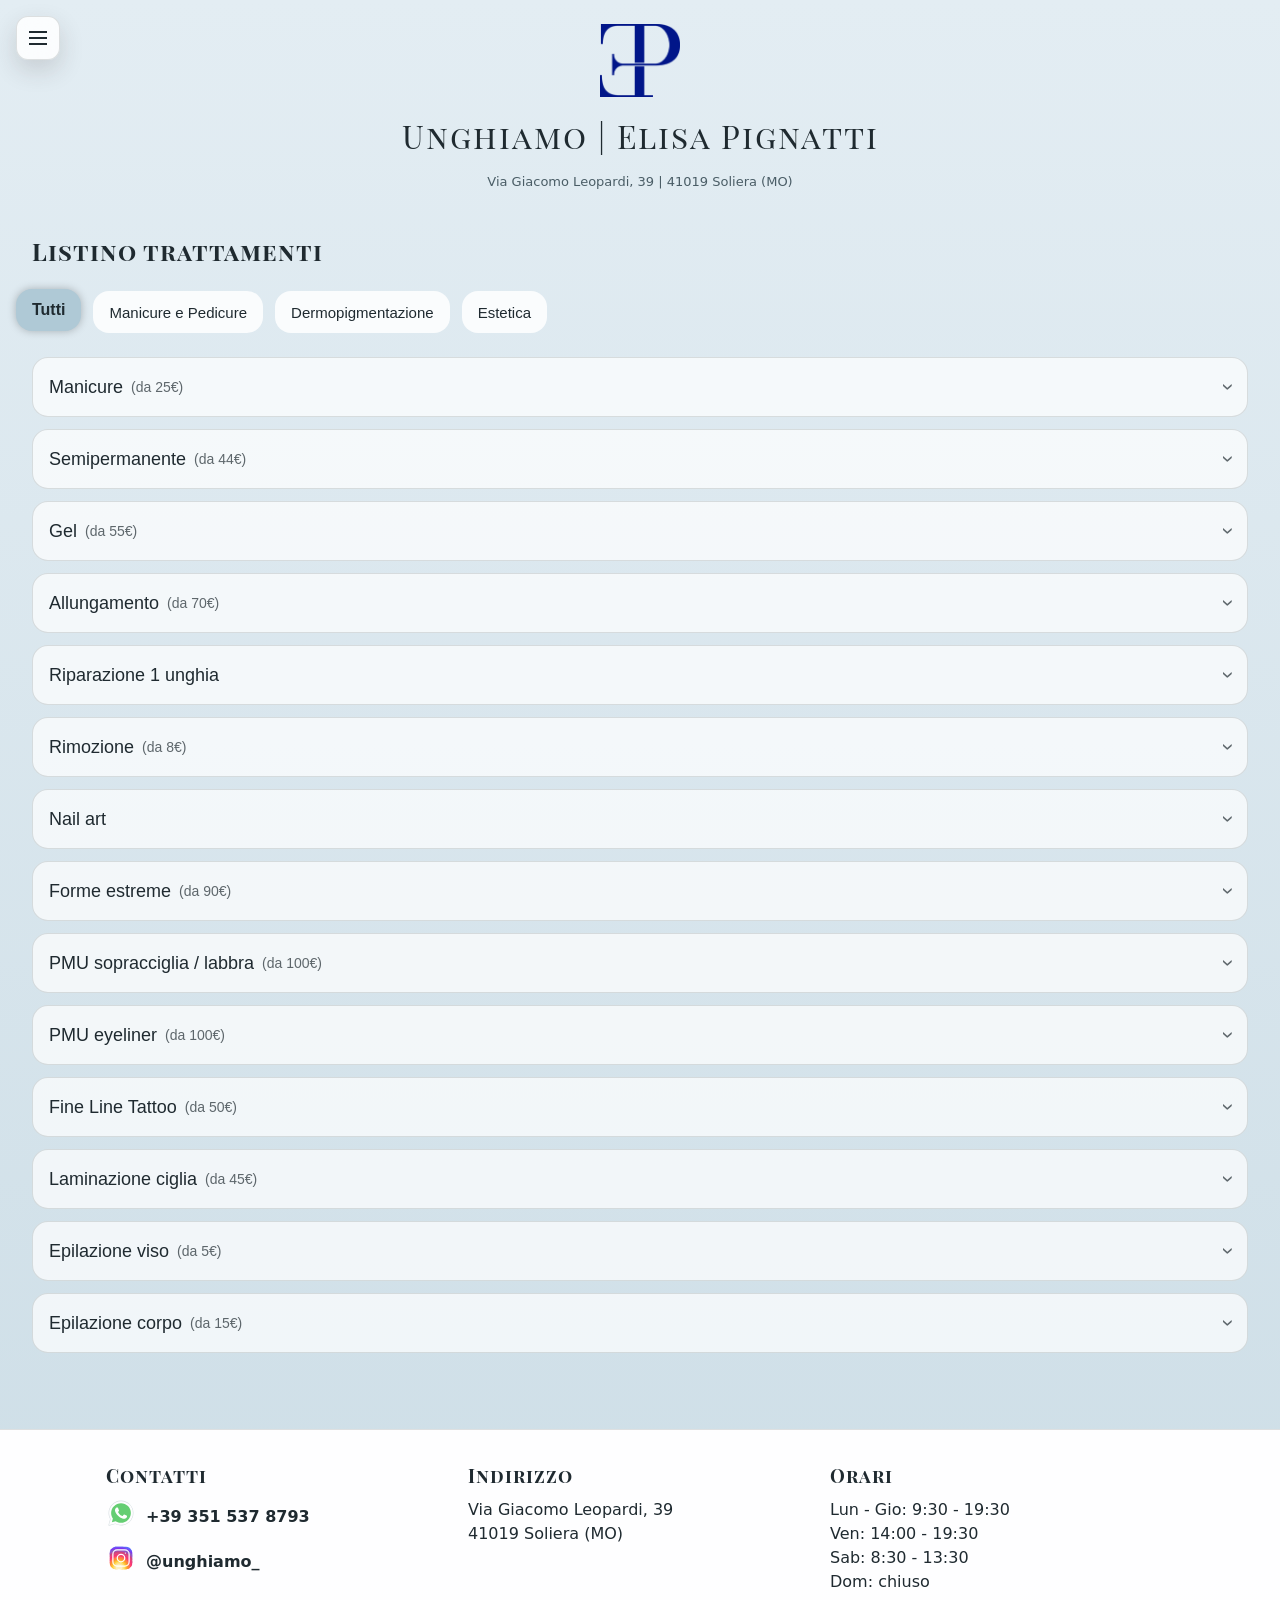
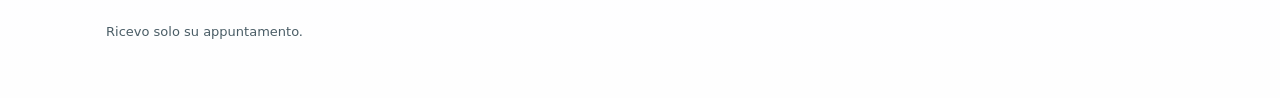
==== commit 514649ed: "NEW SITE" ====
--- a/index.html
+++ b/index.html
@@ -12,17 +12,11 @@
 
   <meta name="theme-color" content="#F1E4DC">
   <meta name="apple-mobile-web-app-status-bar-style" content="black-translucent">
-
-  <!-- Umami Analytics -->
-  <script
-    defer
-    src="https://cloud.umami.is/script.js"
-    data-website-id="d5955fa0-bba7-43d1-929b-6f62bb11d097">
-  </script>
+  <script src="site-config.js"></script>
 
 </head>
 
-<body>
+<body data-page="listino">
   <div class="menu-overlay" id="menuOverlay"></div>
   <nav class="mobile-menu" id="mobileMenu" aria-hidden="true">
     <div class="menu-header">
@@ -32,7 +26,6 @@
       <a href="home.html#top" class="menu-primary">Home</a>
       <div class="menu-subnav">
         <a href="home.html#chi-sono" class="menu-subitem">Chi sono</a>
-        <a href="home.html#servizi" class="menu-subitem">Cosa faccio</a>
         <a href="home.html#eventi" class="menu-subitem">Eventi e offerte</a>
         <a href="home.html#certificazioni" class="menu-subitem">Certificazioni</a>
         <a href="home.html#contatti" class="menu-subitem">Contatti</a>
@@ -49,7 +42,7 @@
       <span></span>
       <span></span>
     </button>
-    <img src="logo.png" alt="Logo Unghiamo" class="logo">
+    <img src="Immagini/Generiche/logo.png" alt="Logo Unghiamo" class="logo">
     <h1 class="site-title">Unghiamo | Elisa Pignatti</h1>
     <div class="address">Via Giacomo Leopardi, 39 | 41019 Soliera (MO)</div>
   </header>
@@ -73,19 +66,40 @@
           <h3>Contatti</h3>
           <div class="footer-line">
             <div class="social-row">
-              <a href="https://wa.me/393515378793" target="_blank" aria-label="Contatta su WhatsApp" onclick="window.umami && umami.track('Click WhatsApp')">
+              <a
+                href="https://wa.me/393515378793"
+                target="_blank"
+                rel="noopener noreferrer"
+                aria-label="Contatta su WhatsApp"
+                data-contact-channel="whatsapp"
+                data-contact-source="footer_icon"
+              >
                 <img src="icons/icons8-whatsapp.svg" alt="WhatsApp">
               </a>
             </div>
-            <a class="footer-link" href="tel:+393515378793">+39 351 537 8793</a>
+            <a class="footer-link" href="tel:+393515378793" data-contact-channel="phone" data-contact-source="footer_text">+39 351 537 8793</a>
           </div>
           <div class="footer-line">
             <div class="social-row">
-              <a href="https://www.instagram.com/unghiamo_" target="_blank" aria-label="Instagram" onclick="window.umami && umami.track('Click Instagram')">
+              <a
+                href="https://www.instagram.com/unghiamo_"
+                target="_blank"
+                rel="noopener noreferrer"
+                aria-label="Instagram"
+                data-contact-channel="instagram"
+                data-contact-source="footer_icon"
+              >
                 <img src="icons/icons8-instagram.svg" alt="Instagram">
               </a>
             </div>
-            <a class="footer-link" href="https://www.instagram.com/unghiamo_" target="_blank" onclick="window.umami && umami.track('Click Instagram')">@unghiamo_</a>
+            <a
+              class="footer-link"
+              href="https://www.instagram.com/unghiamo_"
+              target="_blank"
+              rel="noopener noreferrer"
+              data-contact-channel="instagram"
+              data-contact-source="footer_text"
+            >@unghiamo_</a>
           </div>
         </div>
         <div class="footer-block">
@@ -94,12 +108,11 @@
         </div>
         <div class="footer-block">
           <h3>Orari</h3>
-          <p>Lun - Sab: 9:00 - 19:00</p>
-          <p>Dom: chiuso</p>
+          <p>Lun - Gio: 9:30 - 19:30<br>Ven: 14:00 - 19:30<br>Sab: 8:30 - 13:30<br>Dom: chiuso</p>
         </div>
       </div>
       <div class="footer-bottom">
-        <p class="footer-note">Ricevo su appuntamento. Prenotazione consigliata.</p>
+        <p class="footer-note">Ricevo solo su appuntamento.</p>
       </div>
     </div>
   </footer>
--- a/style.css
+++ b/style.css
@@ -357,7 +357,7 @@
   --filter-bg-active: #1E6F6A;
   --filter-text-active: #F4EFE6;
 */
-
+/*
   --bg-color: linear-gradient(180deg,#F7ECE8 0%, #F1E4DC 100%);
   --footer-color: #F1E4DC;
   --card-bg: rgba(255,255,255,0.55);
@@ -376,6 +376,70 @@
   --border-soft: rgba(59,42,42,0.12);
   --shadow: 0 18px 40px rgba(59,42,42,0.2);
   --ring: rgba(198,136,156,0.35);
+*/
+
+/*
+
+  --bg-color: linear-gradient(180deg, #E8F0F4 0%, #DCE7ED 100%);
+  --footer-color: #DCE7ED;
+  --card-bg: rgba(255,255,255,0.6);
+  --card-bg-active: rgba(255,255,255,0.8);
+  --text-main: #2F3E46;
+  --text-secondary: #5C6F77;
+  --filter-bg: rgba(255,255,255,0.75);
+  --filter-text: #2F3E46;
+  --filter-bg-active: #C7D6DF;
+  --filter-text-active: #2F3E46;
+  --accent: #7FA7B8;
+  --accent-strong: #5F8FA3;
+  --accent-contrast: #FFFFFF;
+  --surface: rgba(255,255,255,0.75);
+  --surface-strong: rgba(255,255,255,0.92);
+  --border-soft: rgba(47,62,70,0.12);
+  --shadow: 0 18px 40px rgba(47,62,70,0.18);
+  --ring: rgba(127,167,184,0.35);
+*/
+
+/*
+  --bg-color: linear-gradient(180deg, #E6F3FA 0%, #D4EAF5 100%);
+  --footer-color: #D4EAF5;
+  --card-bg: rgba(255,255,255,0.65);
+  --card-bg-active: rgba(255,255,255,0.85);
+  --text-main: #24363F;
+  --text-secondary: #4F6B78;
+  --filter-bg: rgba(255,255,255,0.8);
+  --filter-text: #24363F;
+  --filter-bg-active: #BFE0EE;
+  --filter-text-active: #1F2F36;
+  --accent: #5FA8D3;
+  --accent-strong: #3F8FC1;
+  --accent-contrast: #FFFFFF;
+  --surface: rgba(255,255,255,0.8);
+  --surface-strong: rgba(255,255,255,0.95);
+  --border-soft: rgba(36,54,63,0.12);
+  --shadow: 0 18px 40px rgba(36,54,63,0.18);
+  --ring: rgba(95,168,211,0.35);
+*/
+
+  --bg-color: linear-gradient(180deg, #E3EDF3 0%, #CCDDE6 100%);
+  --footer-color: #CCDDE6;
+  --card-bg: rgba(255,255,255,0.7);
+  --card-bg-active: rgba(255,255,255,0.9);
+  --text-main: #1F2A30;
+  --text-secondary: #4A5D66;
+  --filter-bg: rgba(255,255,255,0.85);
+  --filter-text: #1F2A30;
+  --filter-bg-active: #AFC9D6;
+  --filter-text-active: #1F2A30;
+  --accent: #4F9FBF;
+  --accent-strong: #1462b0;
+  --accent-contrast: #FFFFFF;
+  --surface: rgba(255,255,255,0.85);
+  --surface-strong: rgba(255,255,255,0.98);
+  --border-soft: rgba(31,42,48,0.14);
+  --shadow: 0 20px 50px rgba(31,42,48,0.22);
+  --ring: rgba(79,159,191,0.4);
+
 
 }
 
@@ -448,7 +512,7 @@
   font-size: 16px;
   background: var(--filter-bg-active);
   color: var(--filter-text-active);
-  box-shadow: 0 0px 15px rgba(0,0,0,0.25);
+  box-shadow: 0 0px 8px rgba(0,0,0,0.25);
 }
 
 /* CONTENUTO */
@@ -482,6 +546,7 @@
 .category-header .left {
   display: flex;
   align-items: center;
+  flex-wrap: wrap;
   gap: 8px;
 }
 .section-price {
@@ -489,14 +554,14 @@
   opacity: 0.7;
 }
 
-.toggle {
+.category-toggle {
   margin-left: auto;
   font-size: 22px;
   transform: rotate(90deg);
   transition: transform var(--transition);
   opacity: 0.7;
 }
-.category.open .toggle {
+.category.open .category-toggle {
   transform: rotate(-90deg);
 }
 
@@ -520,19 +585,78 @@
 
 /* TRATTAMENTI */
 .treatment {
-  margin-top: 6px;
+  width: 100%;
+  margin-top: 4px;
+  padding: 6px 0;
+  border: none;
+  background: none;
+  color: inherit;
+  font: inherit;
+  text-align: left;
   cursor: pointer;
 }
 .treatment-header {
   display: flex;
   justify-content: space-between;
   align-items: center;
-}
-
-.treatment-right {
+  gap: 12px;
+}
+
+.treatment-group {
+  margin-top: 4px;
+  border-top: 1px solid rgba(59,42,42,0.08);
+  padding-top: 4px;
+}
+
+.treatment-group:first-child {
+  margin-top: 0;
+  border-top: none;
+  padding-top: 0;
+}
+
+.treatment-group-toggle {
+  width: 100%;
+  padding: 6px 0;
+  border: none;
+  background: none;
+  color: inherit;
+  font: inherit;
+  display: flex;
+  align-items: center;
+  justify-content: space-between;
+  gap: 12px;
+  text-align: left;
+  cursor: pointer;
+}
+
+.treatment-group-title {
+  font-weight: 400;
+}
+
+.treatment-group-right {
   display: flex;
   align-items: center;
   gap: 8px;
+}
+
+.group-toggle {
+  font-size: 18px;
+  opacity: 0.7;
+  transition: transform var(--transition), opacity var(--transition);
+}
+
+.treatment-group.open .group-toggle {
+  transform: rotate(90deg);
+}
+
+.treatment-group-content {
+  display: none;
+  padding: 2px 0 0 14px;
+}
+
+.treatment-group.open .treatment-group-content {
+  display: block;
+  animation: accordionOpen 0.2s ease forwards;
 }
 
 .open-icon {
@@ -565,7 +689,15 @@
   display: inline-flex;
   align-items: center;
   gap: 6px;
-}
+  line-height: 1.35;
+}
+
+.price {
+  flex-shrink: 0;
+  font-weight: 600;
+  white-space: nowrap;
+}
+
 .duration {
   font-size: 13px;
   color: var(--text-secondary);
@@ -597,6 +729,8 @@
   align-items: center;
   justify-content: center;
   z-index: 1200;
+  overflow: hidden;
+  overscroll-behavior: contain;
 }
 .modal.open {
   display: flex;
@@ -611,6 +745,8 @@
   height: 100%;
   padding: 20px;
   overflow-y: auto;
+  overscroll-behavior-y: contain;
+  -webkit-overflow-scrolling: touch;
   animation: modalUp 0.25s ease;
 }
 @keyframes modalUp {
@@ -982,27 +1118,12 @@
 
 .about-copy p {
   margin-bottom: 14px;
-  font-size: 16px;
-  line-height: 1.75;
+  font-size: 15px;
+  line-height: 1.72;
 }
 
 .about-copy p:last-child {
   margin-bottom: 0;
-}
-
-.service-grid {
-  display: grid;
-  gap: 12px;
-  grid-template-columns: repeat(2, minmax(0, 1fr));
-}
-
-.service-item {
-  padding: 14px 16px;
-  background: var(--surface);
-  border-radius: 999px;
-  border: 1px solid var(--border-soft);
-  font-weight: 600;
-  text-align: center;
 }
 
 .cards {
@@ -1069,9 +1190,9 @@
 }
 
 .badge-active {
-  background: rgba(198,136,156,0.18);
+  background: rgba(136, 184, 198, 0.18);
   color: var(--accent-strong);
-  border: 1px solid rgba(198,136,156,0.35);
+  border: 1px solid rgba(136, 170, 198, 0.35);
 }
 
 .badge-expired {
@@ -1088,7 +1209,7 @@
 }
 
 .price-tag {
-  font-weight: 700;
+  font-weight: normal;
   color: var(--text-main);
 }
 
@@ -1130,22 +1251,130 @@
   font-size: 14px;
 }
 
-.cert-grid {
-  display: grid;
+.cert-gallery {
+  display: flex;
+  flex-wrap: wrap;
   gap: 12px;
-  grid-template-columns: repeat(2, minmax(0, 1fr));
+  justify-content: center;
+  align-items: start;
 }
 
 .cert-card {
-  background: var(--surface);
-  border: 1px solid var(--border-soft);
-  border-radius: var(--radius);
-  padding: 14px 16px;
-  font-weight: 600;
-}
-
-.cert-gallery {
-  min-height: 140px;
+  flex: 0 0 auto;
+}
+
+.cert-card-landscape {
+  width: min(100%, 232px);
+}
+
+.cert-card-portrait {
+  width: min(100%, 148px);
+}
+
+.cert-zoom {
+  position: relative;
+  display: block;
+  width: 100%;
+  padding: 0;
+  border: none;
+  background: transparent;
+  cursor: zoom-in;
+}
+
+.cert-preview-frame {
+  width: 100%;
+  overflow: hidden;
+  border-radius: calc(var(--radius) - 4px);
+  border: 1px solid rgba(59,42,42,0.08);
+  background: #fff;
+  box-shadow: 0 12px 26px rgba(59,42,42,0.1);
+  transition: transform var(--transition), box-shadow var(--transition);
+}
+
+.cert-zoom-landscape .cert-preview-frame {
+  aspect-ratio: 842 / 650;
+}
+
+.cert-zoom-portrait .cert-preview-frame {
+  aspect-ratio: 595.28 / 841.89;
+}
+
+.cert-zoom:hover .cert-preview-frame {
+  transform: translateY(-2px);
+  box-shadow: 0 16px 30px rgba(59,42,42,0.14);
+}
+
+.cert-preview-image {
+  width: 100%;
+  height: auto;
+  display: block;
+}
+
+body.cert-modal-open {
+  overflow: hidden;
+}
+
+body.treatment-modal-open {
+  position: fixed;
+  width: 100%;
+  overflow: hidden;
+  overscroll-behavior: none;
+}
+
+.cert-modal-content {
+  width: min(92vw, 900px);
+  height: auto;
+  max-height: 92vh;
+  padding: 54px 18px 18px;
+  border-radius: calc(var(--radius) + 10px);
+  background: rgba(255,255,255,0.96);
+  background-image: none;
+  overflow: hidden;
+  position: relative;
+  box-shadow: 0 24px 60px rgba(0,0,0,0.24);
+}
+
+.cert-modal-shell {
+  width: 100%;
+  max-height: min(78vh, 980px);
+  border-radius: calc(var(--radius) - 2px);
+  overflow: hidden;
+  background: #fff;
+  display: flex;
+  align-items: center;
+  justify-content: center;
+}
+
+.cert-modal-viewer {
+  width: auto;
+  max-width: 100%;
+  max-height: min(78vh, 980px);
+  display: block;
+  object-fit: contain;
+}
+
+@media (max-width: 767px) {
+  .cert-gallery {
+    flex-wrap: nowrap;
+    justify-content: flex-start;
+    overflow-x: auto;
+    padding: 4px 6px 10px;
+    scroll-behavior: auto;
+    -ms-overflow-style: none;
+    scrollbar-width: none;
+  }
+
+  .cert-gallery::-webkit-scrollbar {
+    display: none;
+  }
+
+  .cert-card-landscape {
+    width: 220px;
+  }
+
+  .cert-card-portrait {
+    width: 142px;
+  }
 }
 
 
@@ -1203,7 +1432,7 @@
 
 .filter-btn:hover {
   transform: translateY(-1px);
-  box-shadow: 0 10px 20px rgba(0,0,0,0.12);
+  box-shadow: 0 5px 10px rgba(0,0,0,0.12);
 }
 
 .category {
@@ -1223,6 +1452,11 @@
 
 .treatment:hover {
   transform: translateX(4px);
+}
+
+.treatment-group-toggle:hover .group-toggle {
+  transform: translateX(2px);
+  opacity: 1;
 }
 
 .modal-image {
@@ -1314,12 +1548,12 @@
     grid-template-columns: repeat(2, minmax(0, 1fr));
   }
 
-  .cert-grid {
-    grid-template-columns: repeat(3, minmax(0, 1fr));
+  .cert-card-landscape {
+    width: 276px;
   }
 
-  .service-grid {
-    grid-template-columns: repeat(3, minmax(0, 1fr));
+  .cert-card-portrait {
+    width: 170px;
   }
 
   .footer-grid {
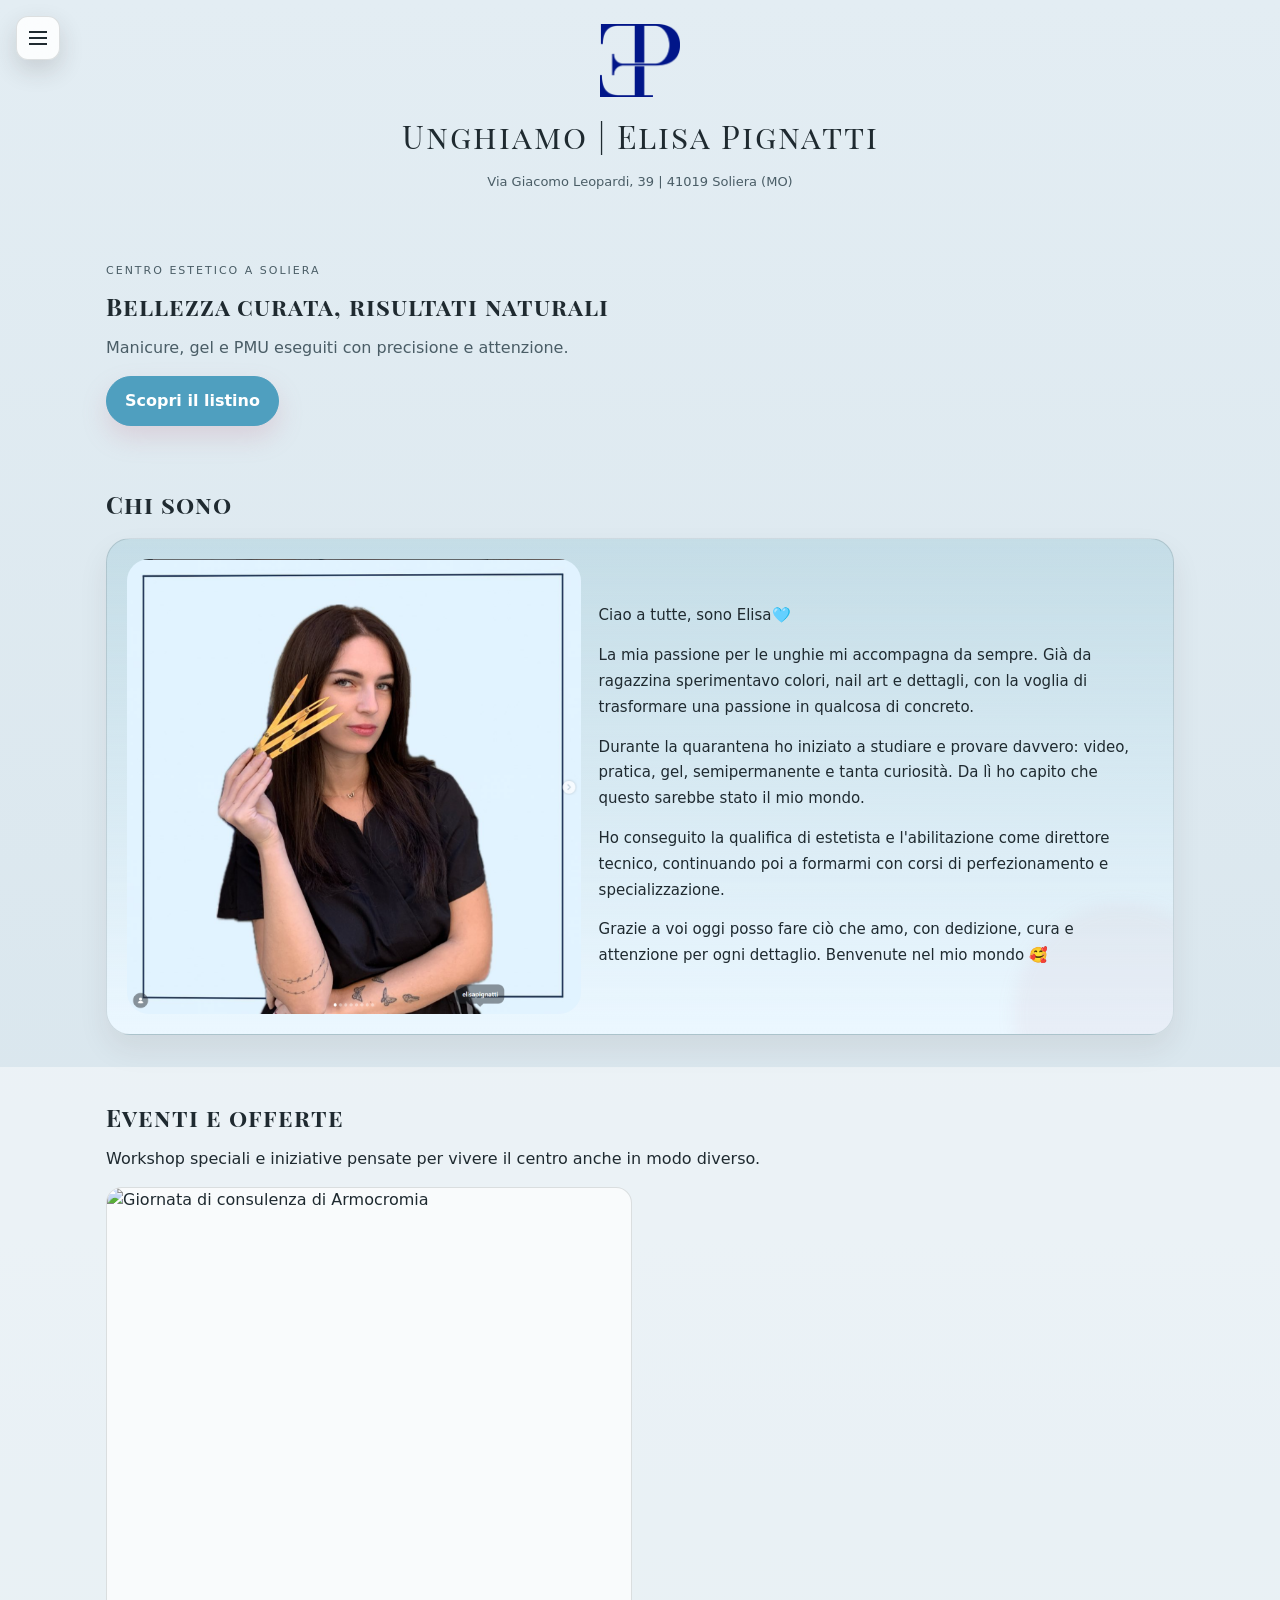
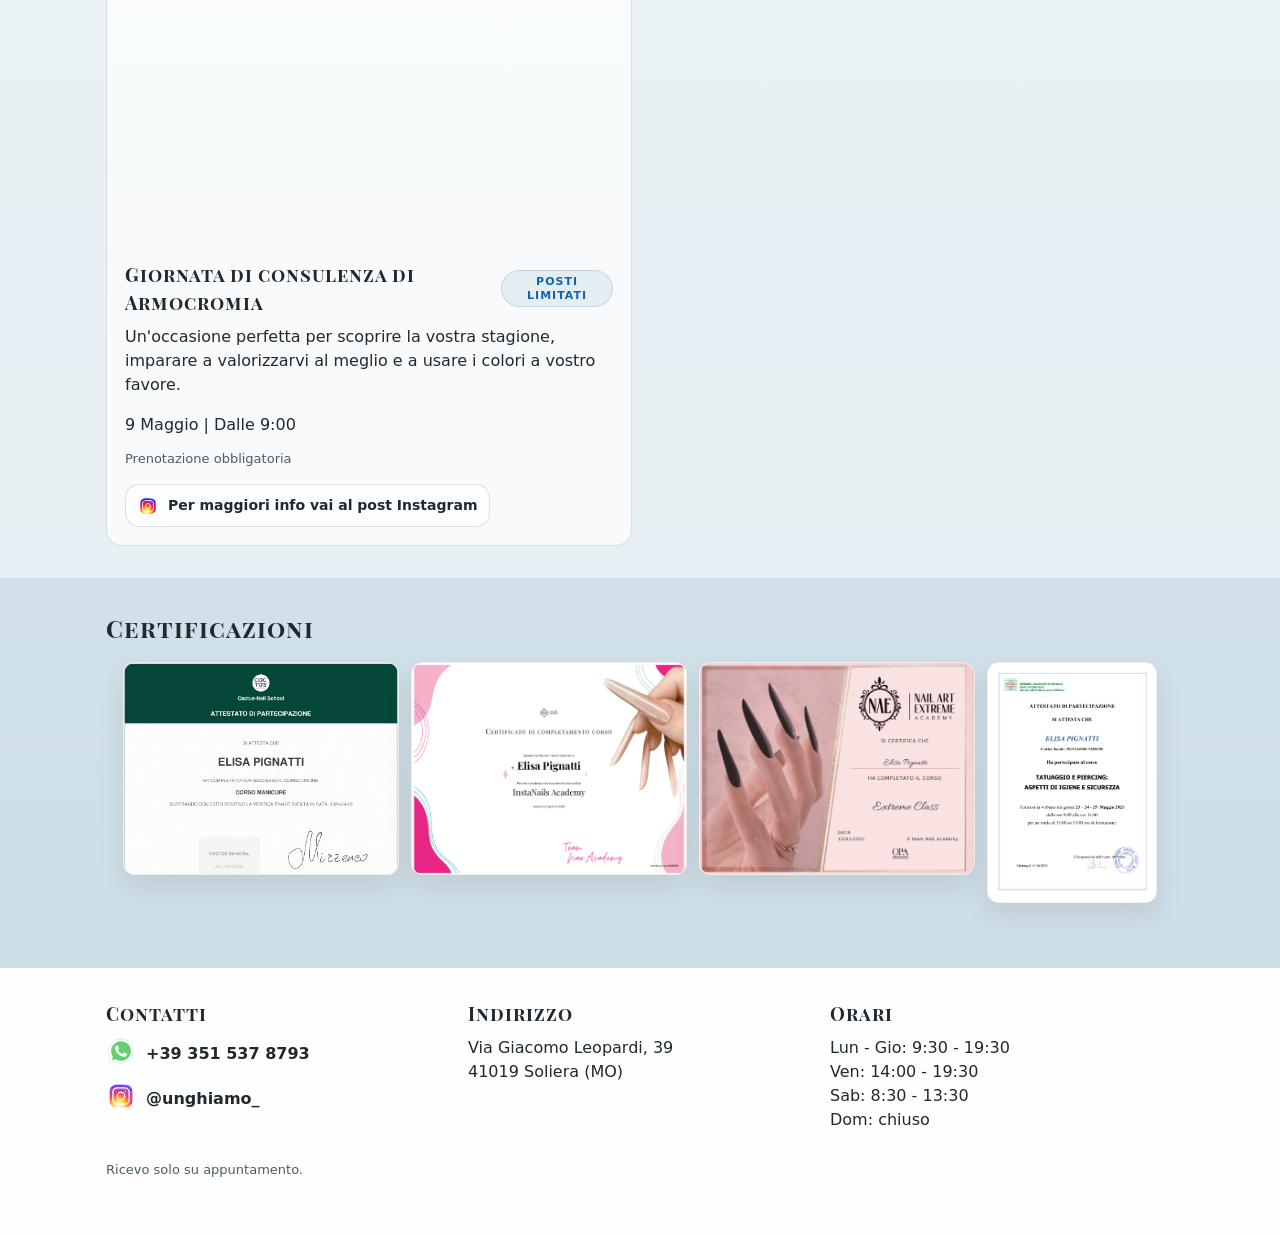
==== commit bfbc709e: "update 20/04/2025" ====
--- a/index.html
+++ b/index.html
@@ -32,7 +32,7 @@
       </div>
     </div>
     <div class="menu-group">
-      <a href="index.html" class="menu-primary" aria-current="page">Listino</a>
+      <a href="index.html?view=listino" class="menu-primary" aria-current="page">Listino</a>
     </div>
   </nav>
 
--- a/style.css
+++ b/style.css
@@ -443,11 +443,20 @@
 
 }
 
-* { box-sizing: border-box; }
+* {
+  box-sizing: border-box;
+  -webkit-tap-highlight-color: transparent;
+}
 
 html {
   background-color: var(--footer-color);
   scroll-behavior: smooth;
+}
+
+a,
+button,
+[role="button"] {
+  -webkit-tap-highlight-color: transparent;
 }
 
 body {
@@ -839,10 +848,44 @@
   text-decoration: none;
 }
 
-a:focus-visible,
-button:focus-visible {
-  outline: 2px solid var(--ring);
-  outline-offset: 2px;
+a:focus,
+button:focus {
+  outline: none;
+}
+
+@media (hover: hover) and (pointer: fine) {
+  a:focus-visible,
+  button:focus-visible {
+    outline: 2px solid var(--ring);
+    outline-offset: 2px;
+  }
+}
+
+@media (hover: none) and (pointer: coarse) {
+  a,
+  button,
+  [role="button"],
+  .filter-btn,
+  .category-header,
+  .treatment,
+  .treatment-group-toggle,
+  .menu-toggle,
+  .cert-zoom,
+  .insta-post,
+  .btn {
+    -webkit-user-select: none;
+    user-select: none;
+  }
+
+  a:focus,
+  a:focus-visible,
+  button:focus,
+  button:focus-visible,
+  [role="button"]:focus,
+  [role="button"]:focus-visible {
+    outline: none !important;
+    box-shadow: none !important;
+  }
 }
 
 h1,
@@ -1076,9 +1119,7 @@
   overflow: hidden;
   border: 1px solid var(--border-soft);
   border-radius: calc(var(--radius) + 8px);
-  background:
-    radial-gradient(circle at top left, rgba(198,136,156,0.18), transparent 42%),
-    linear-gradient(180deg, rgba(255,255,255,0.7) 0%, rgba(255,255,255,0.5) 100%);
+  background: radial-gradient(circle at top left, rgb(3 187 253 / 0%), transparent 42%), linear-gradient(180deg, rgb(86 166 189 / 19%) 0%, rgb(235 247 255) 100%);
   box-shadow: 0 14px 30px rgba(59,42,42,0.08);
 }
 
@@ -1164,7 +1205,7 @@
 .offer-image {
   width: 100%;
   display: block;
-  aspect-ratio: 4 / 3;
+  aspect-ratio: 4 / 5;
   object-fit: cover;
 }
 
@@ -1180,7 +1221,16 @@
   margin-bottom: 8px;
 }
 
+.offer-top h3 {
+  margin: 0;
+}
+
 .badge {
+  display: inline-flex;
+  align-items: center;
+  justify-content: center;
+  text-align: center;
+  line-height: 1.2;
   font-size: 11px;
   padding: 4px 10px;
   border-radius: 999px;
